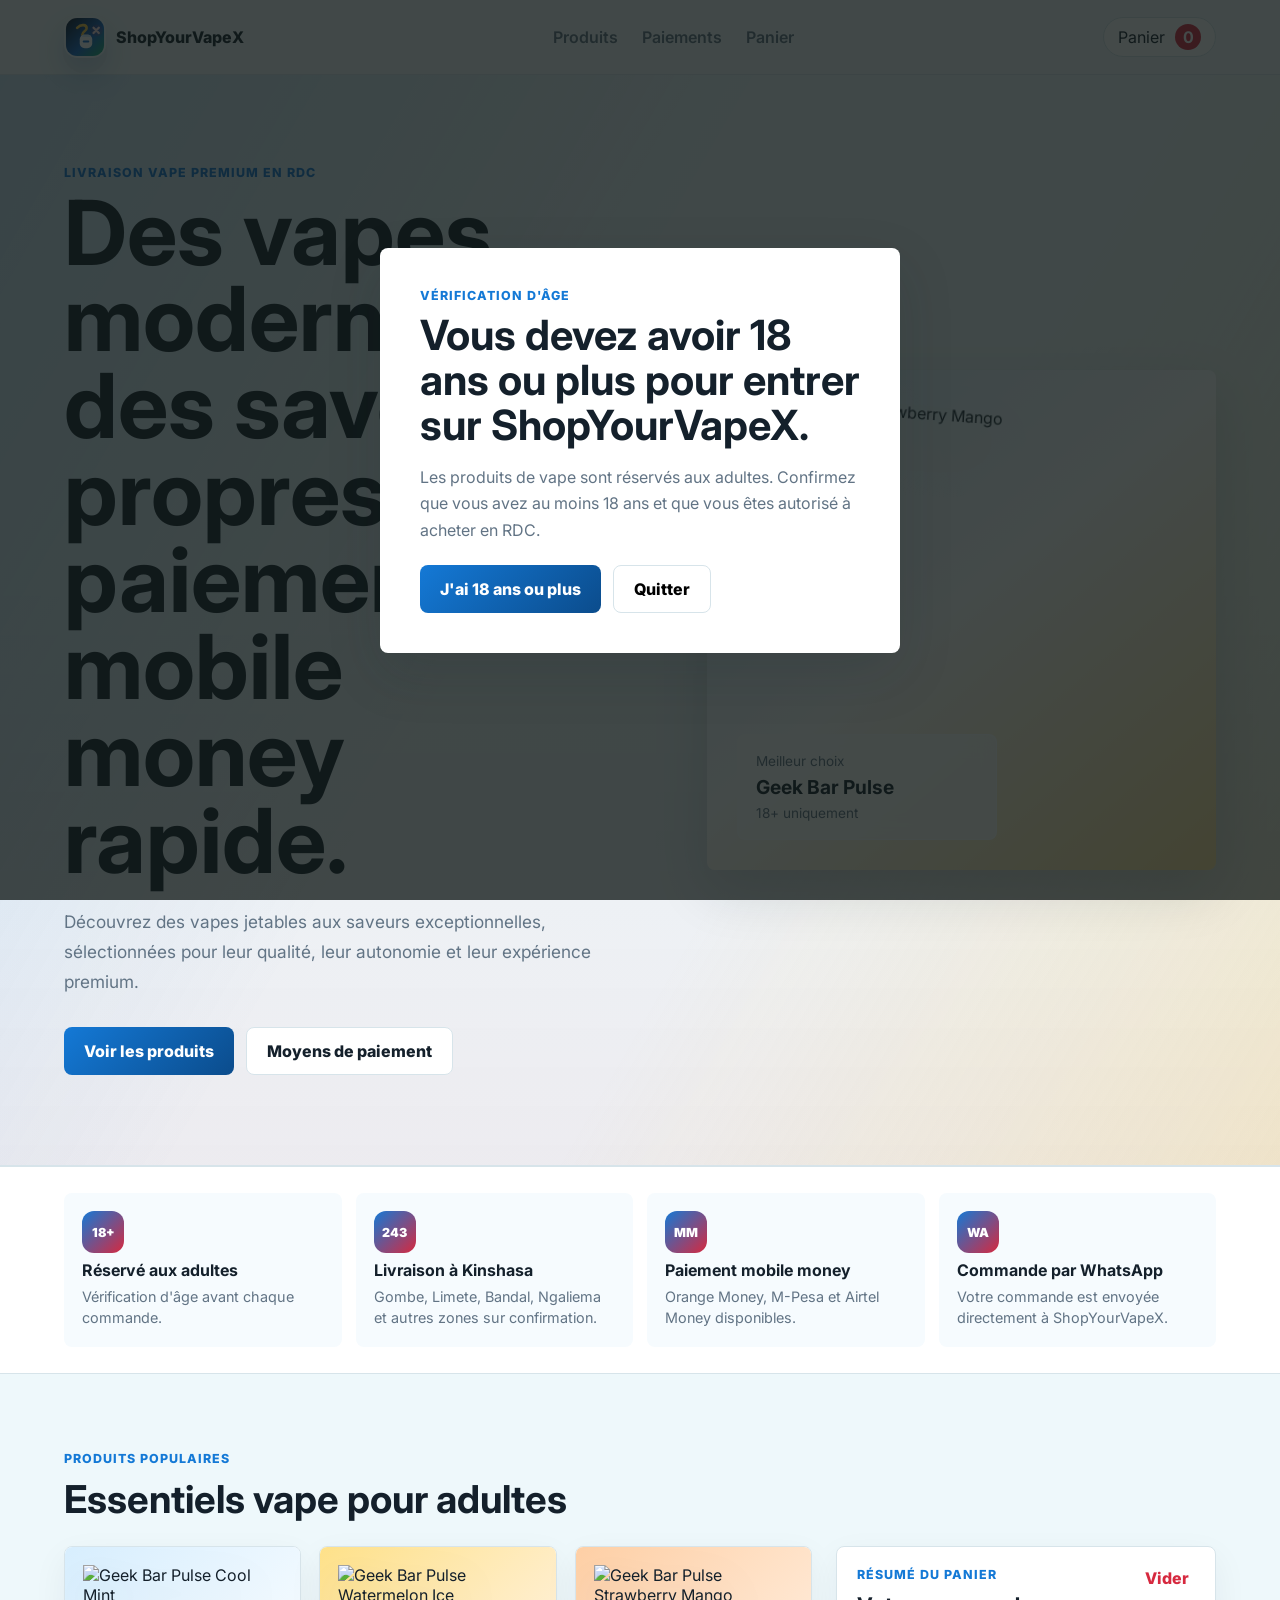
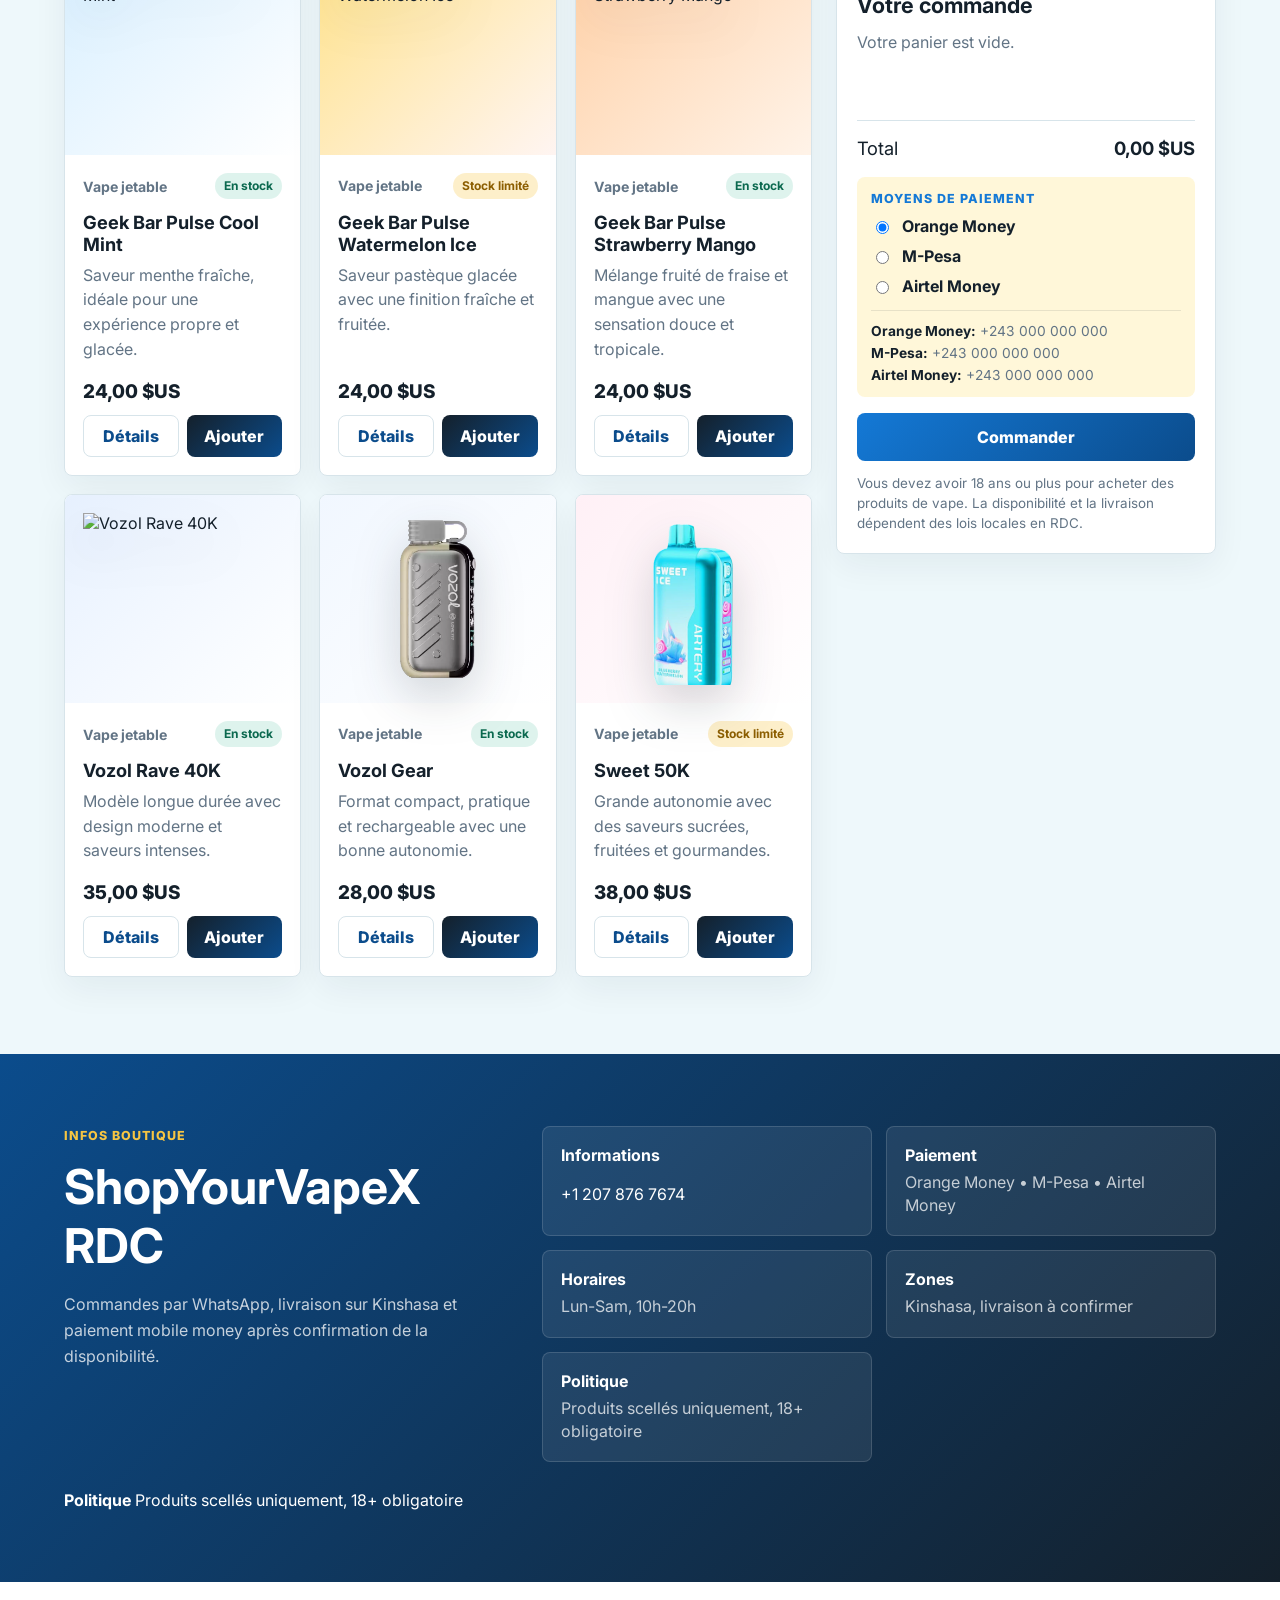
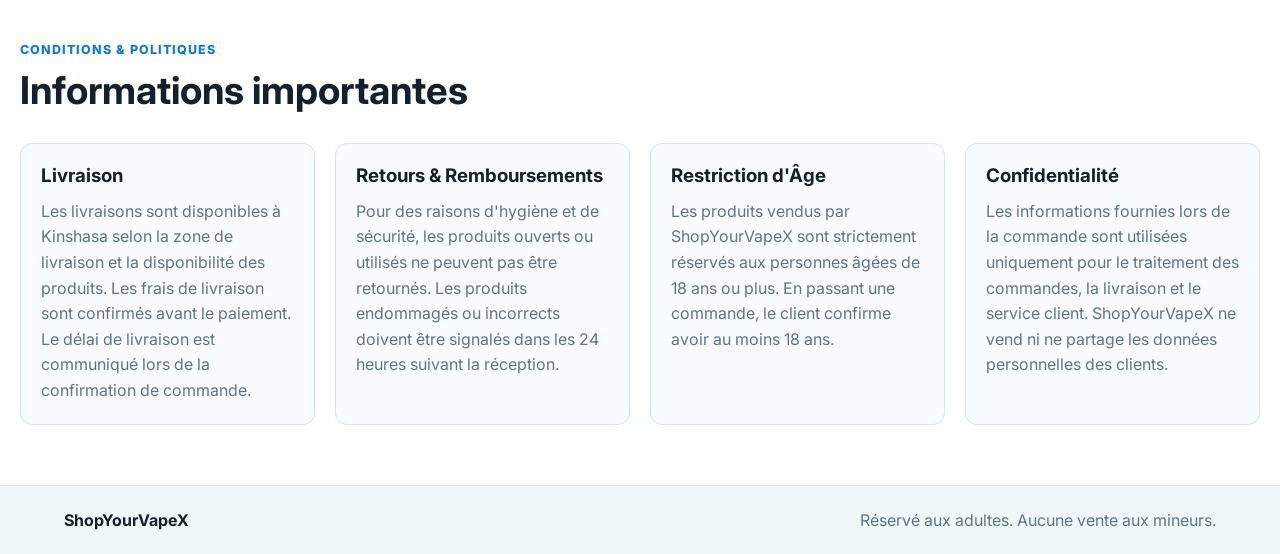
==== index.html @ be064c6b "Update ShopYourVapeX branding" ====
<!DOCTYPE html>
<html lang="fr">
  <head>
    <meta charset="UTF-8" />
    <meta name="viewport" content="width=device-width, initial-scale=1.0" />
    <title>ShopYourVapeX | Boutique vape en RDC</title>
    <link rel="preconnect" href="https://fonts.googleapis.com" />
    <link rel="preconnect" href="https://fonts.gstatic.com" crossorigin />
    <link
      href="https://fonts.googleapis.com/css2?family=Inter:wght@400;500;600;700;800&display=swap"
      rel="stylesheet"
    />
    <link rel="stylesheet" href="styles.css" />
  </head>
  <body>
    <div class="age-modal" id="ageModal" role="dialog" aria-modal="true" aria-labelledby="ageTitle">
      <div class="age-panel">
        <p class="eyebrow">Vérification d'âge</p>
        <h1 id="ageTitle">Vous devez avoir 18 ans ou plus pour entrer sur ShopYourVapeX.</h1>
        <p>
          Les produits de vape sont réservés aux adultes. Confirmez que vous avez au moins 18 ans et que vous êtes autorisé à acheter en RDC.
        </p>
        <div class="age-actions">
          <button class="btn primary" id="confirmAge">J'ai 18 ans ou plus</button>
          <button class="btn ghost" id="denyAge">Quitter</button>
        </div>
      </div>
    </div>

    <div class="checkout-modal hidden" id="checkoutModal" role="dialog" aria-modal="true" aria-labelledby="checkoutTitle">
      <form class="checkout-panel" id="checkoutForm">
        <div class="checkout-panel-head">
          <div>
            <p class="eyebrow">Commande</p>
            <h1 id="checkoutTitle">Livraison et paiement</h1>
          </div>
          <button class="icon-close" id="closeCheckout" type="button" aria-label="Fermer la commande">x</button>
        </div>

        <div class="form-grid">
          <label>
            Nom complet
            <input id="customerName" name="customerName" type="text" autocomplete="name" required />
          </label>
          <label>
            Numéro de téléphone
            <input id="customerPhone" name="customerPhone" type="tel" autocomplete="tel" placeholder="+243..." required />
          </label>
          <label>
            Ville
            <input id="customerCity" name="customerCity" type="text" placeholder="Kinshasa" required />
          </label>
          <label>
            Commune / quartier
            <input id="customerArea" name="customerArea" type="text" placeholder="Gombe, Limete, Bandal..." required />
          </label>
          <label class="wide-field">
            Adresse de livraison
            <textarea id="customerAddress" name="customerAddress" rows="3" placeholder="Avenue, immeuble, référence..." required></textarea>
          </label>
          <label>
            Numéro mobile money
            <input id="paymentPhone" name="paymentPhone" type="tel" placeholder="+243..." required />
          </label>
          <label>
            Confirmation d'âge
            <select id="ageConfirm" name="ageConfirm" required>
              <option value="">Choisir</option>
              <option value="Oui, je confirme avoir 18 ans ou plus">Oui, je confirme avoir 18 ans ou plus</option>
            </select>
          </label>
        </div>

        <div class="checkout-note">
          <strong>Comment payer :</strong>
          Envoyez d'abord votre commande sur WhatsApp. ShopYourVapeX confirmera la disponibilité, l'âge, la livraison et les détails Orange Money, M-Pesa ou Airtel Money.
        </div>

        <div class="checkout-actions">
          <button class="btn outline" id="copyOrderBtn" type="button">Copier la commande</button>
          <button class="btn primary" type="submit">Envoyer sur WhatsApp</button>
        </div>
      </form>
    </div>

    <div class="product-modal hidden" id="productModal" role="dialog" aria-modal="true" aria-labelledby="productModalTitle">
      <div class="product-panel">
        <button class="icon-close product-close" id="closeProduct" type="button" aria-label="Fermer le produit">x</button>
        <div class="product-modal-grid">
          <div class="product-modal-art" id="productModalArt"></div>
          <div class="product-modal-info">
            <p class="eyebrow" id="productModalCategory">Produit</p>
            <h1 id="productModalTitle">Produit ShopYourVapeX</h1>
            <p id="productModalDescription"></p>
            <dl class="product-specs" id="productSpecs"></dl>
            <div class="product-modal-footer">
              <strong id="productModalPrice">$0.00</strong>
              <button class="btn primary" id="modalAddBtn" type="button">Ajouter au panier</button>
            </div>
          </div>
        </div>
      </div>
    </div>

    <header class="site-header">
      <a class="brand" href="#" aria-label="Accueil ShopYourVapeX">
        <svg class="brand-mark" viewBox="0 0 64 64" aria-hidden="true" focusable="false">
          <defs>
            <linearGradient id="logoGradient" x1="8" y1="8" x2="56" y2="58" gradientUnits="userSpaceOnUse">
              <stop offset="0" stop-color="#071a35" />
              <stop offset="0.6" stop-color="#1468c9" />
              <stop offset="1" stop-color="#18a87d" />
            </linearGradient>
          </defs>
          <rect x="3" y="3" width="58" height="58" rx="17" fill="url(#logoGradient)" />
          <path d="M20 18c5.8-5.8 14.5-5.1 14.5.5 0 4.7-6.6 4.7-6.6 9.9" fill="none" stroke="#f6c542" stroke-width="4" stroke-linecap="round" />
          <path d="M24 35.5c0-4.2 3.4-7.5 7.5-7.5h4c4.2 0 7.5 3.4 7.5 7.5v6c0 4.2-3.4 7.5-7.5 7.5h-4c-4.2 0-7.5-3.4-7.5-7.5v-6Z" fill="#ffffff" />
          <path d="M29 30.5h10" stroke="#d9ecff" stroke-width="3" stroke-linecap="round" />
          <path d="M30 39h7" stroke="#1468c9" stroke-width="3" stroke-linecap="round" />
          <path d="M45 18l8 8M53 18l-8 8" stroke="#ffffff" stroke-width="3.5" stroke-linecap="round" />
          <circle cx="50" cy="22" r="9" fill="#d6293f" opacity="0.16" />
        </svg>
        <span>ShopYourVapeX</span>
      </a>
      <nav class="nav-links" aria-label="Navigation principale">
        <a href="#products">Produits</a>
        <a href="#payments">Paiements</a>
        <a href="#cart">Panier</a>
      </nav>
      <button class="cart-pill" type="button" id="cartJump">
        <span>Panier</span>
        <strong id="cartCount">0</strong>
      </button>
    </header>

    <main>
      <section class="hero">
        <div class="hero-copy">
          <p class="eyebrow">Livraison vape premium en RDC</p>
          <h2>Des vapes modernes, des saveurs propres et un paiement mobile money rapide.</h2>
          <p>
            <p>
  Découvrez des vapes jetables aux saveurs exceptionnelles, sélectionnées pour leur qualité,
  leur autonomie et leur expérience premium.
</p>
          </p>
          <div class="hero-actions">
            <a class="btn primary" href="#products">Voir les produits</a>
            <a class="btn outline" href="#payments">Moyens de paiement</a>
          </div>
        </div>
        <div class="hero-visual" aria-label="Produit vape mis en avant">
          <img
            class="hero-product hero-product-main"
            src="https://oss.geekbar.com/products/meloso-ultra/3/Strawberry%20Mango.png"
            alt="Geek Bar Pulse Strawberry Mango"
          />
          <div class="flavor-card">
            <span>Meilleur choix</span>
            <strong>Geek Bar Pulse</strong>
            <small>18+ uniquement</small>
          </div>
        </div>
      </section>

      <section class="trust-strip" aria-label="Pourquoi choisir ShopYourVapeX">
        <div class="trust-item">
          <span>18+</span>
          <strong>Réservé aux adultes</strong>
          <p>Vérification d'âge avant chaque commande.</p>
        </div>
        <div class="trust-item">
          <span>243</span>
          <strong>Livraison à Kinshasa</strong>
          <p>Gombe, Limete, Bandal, Ngaliema et autres zones sur confirmation.</p>
        </div>
        <div class="trust-item">
          <span>MM</span>
          <strong>Paiement mobile money</strong>
          <p>Orange Money, M-Pesa et Airtel Money disponibles.</p>
        </div>
        <div class="trust-item">
          <span>WA</span>
          <strong>Commande par WhatsApp</strong>
          <p>Votre commande est envoyée directement à ShopYourVapeX.</p>
        </div>
      </section>

      <section class="shop-layout" id="products">
        <div class="section-head">
          <p class="eyebrow">Produits populaires</p>
          <h2>Essentiels vape pour adultes</h2>
        </div>

        <div class="content-grid">
          <div class="products-grid" id="productsGrid" aria-live="polite"></div>

          <aside class="cart-summary" id="cart">
            <div class="cart-header">
              <div>
                <p class="eyebrow">Résumé du panier</p>
                <h2>Votre commande</h2>
              </div>
              <button class="text-button" id="clearCart" type="button">Vider</button>
            </div>
            <div class="cart-items" id="cartItems">
              <p class="empty-cart">Votre panier est vide.</p>
            </div>
            <div class="total-row">
              <span>Total</span>
              <strong id="cartTotal">$0.00</strong>
            </div>
            <div class="payment-box" id="payments">
              <p class="eyebrow">Moyens de paiement</p>
              <div class="payment-options">
                <label><input type="radio" name="payment" checked /> Orange Money</label>
                <label><input type="radio" name="payment" /> M-Pesa</label>
                <label><input type="radio" name="payment" /> Airtel Money</label>
              </div>
              <div class="payment-numbers">
                <p><strong>Orange Money:</strong> +243 000 000 000</p>
                <p><strong>M-Pesa:</strong> +243 000 000 000</p>
                <p><strong>Airtel Money:</strong> +243 000 000 000</p>
              </div>
            </div>
            <button class="btn checkout" id="checkoutBtn" type="button">Commander</button>
            <p class="disclaimer">
              Vous devez avoir 18 ans ou plus pour acheter des produits de vape. La disponibilité et la livraison dépendent des lois locales en RDC.
            </p>
          </aside>
        </div>
      </section>

      <section class="business-info" aria-label="Informations ShopYourVapeX">
        <div>
          <p class="eyebrow">Infos boutique</p>
          <h2>ShopYourVapeX RDC</h2>
          <p>
            Commandes par WhatsApp, livraison sur Kinshasa et paiement mobile money après confirmation de la disponibilité.
          </p>
        </div>
        <div class="business-grid">

  <div>
    <strong>Informations</strong>
    <a href="tel:+12078767674">+1 207 876 7674</a>
  </div>

  <div>
    <strong>Paiement</strong>
    <span>Orange Money • M-Pesa • Airtel Money</span>
  </div>

  <div>
    <strong>Horaires</strong>
    <span>Lun-Sam, 10h-20h</span>
  </div>

  <div>
    <strong>Zones</strong>
    <span>Kinshasa, livraison à confirmer</span>
  </div>

  <div>
    <strong>Politique</strong>
    <span>Produits scellés uniquement, 18+ obligatoire</span>
  </div>

</div>
          <div>
            <strong>Politique</strong>
            <span>Produits scellés uniquement, 18+ obligatoire</span>
          </div>
        </div>
      </section>
    </main>
<section class="policies-section">
  <div class="section-head">
    <p class="eyebrow">Conditions & Politiques</p>
    <h2>Informations importantes</h2>
  </div>

  <div class="policy-grid">

    <div class="policy-card">
      <h3>Livraison</h3>
      <p>
        Les livraisons sont disponibles à Kinshasa selon la zone de livraison et la disponibilité des produits.
        Les frais de livraison sont confirmés avant le paiement.
        Le délai de livraison est communiqué lors de la confirmation de commande.
      </p>
    </div>

    <div class="policy-card">
      <h3> Retours & Remboursements</h3>
      <p>
        Pour des raisons d'hygiène et de sécurité, les produits ouverts ou utilisés ne peuvent pas être retournés.
        Les produits endommagés ou incorrects doivent être signalés dans les 24 heures suivant la réception.
      </p>
    </div>

    <div class="policy-card">
      <h3> Restriction d'Âge</h3>
      <p>
        Les produits vendus par ShopYourVapeX sont strictement réservés aux personnes âgées de 18 ans ou plus.
        En passant une commande, le client confirme avoir au moins 18 ans.
      </p>
    </div>

    <div class="policy-card">
      <h3>Confidentialité</h3>
      <p>
        Les informations fournies lors de la commande sont utilisées uniquement pour le traitement des commandes,
        la livraison et le service client.
        ShopYourVapeX ne vend ni ne partage les données personnelles des clients.
      </p>
    </div>

  </div>
</section>
    <footer class="site-footer">
      <strong>ShopYourVapeX</strong>
      <span>Réservé aux adultes. Aucune vente aux mineurs.</span>
    </footer>

    <script src="script.js"></script>
  </body>
</html>
---- styles.css ----
:root {
  color-scheme: light;
  --ink: #14202b;
  --muted: #627485;
  --line: #d7e4ea;
  --paper: #eef8fb;
  --panel: #ffffff;
  --teal: #1479d6;
  --teal-dark: #0b4c8c;
  --gold: #f6c542;
  --coral: #d6293f;
  --mint: #18a87d;
  --shadow: 0 20px 55px rgba(20, 32, 43, 0.14);
}

* {
  box-sizing: border-box;
}

html {
  scroll-behavior: smooth;
}

body {
  margin: 0;
  font-family: Inter, system-ui, -apple-system, BlinkMacSystemFont, "Segoe UI", sans-serif;
  color: var(--ink);
  background: var(--paper);
  animation: pageIn 650ms ease both;
}

body.modal-open {
  overflow: hidden;
}

button,
a,
input,
textarea,
select {
  font: inherit;
}

a {
  color: inherit;
  text-decoration: none;
}

.site-header {
  position: sticky;
  top: 0;
  z-index: 20;
  display: flex;
  align-items: center;
  justify-content: space-between;
  gap: 18px;
  padding: 16px clamp(18px, 5vw, 72px);
  border-bottom: 1px solid rgba(215, 228, 234, 0.86);
  background: rgba(238, 248, 251, 0.88);
  backdrop-filter: blur(14px);
}

.brand {
  display: inline-flex;
  align-items: center;
  gap: 10px;
  font-weight: 800;
  letter-spacing: 0;
  transition: transform 180ms ease;
}

.brand:hover {
  transform: translateY(-1px);
}

.brand-mark {
  width: 42px;
  height: 42px;
  border-radius: 14px;
  box-shadow: 0 14px 30px rgba(11, 76, 140, 0.25);
}

.nav-links {
  display: flex;
  gap: 24px;
  color: var(--muted);
  font-weight: 600;
}

.nav-links a:hover {
  color: var(--teal-dark);
}

.cart-pill {
  display: inline-flex;
  align-items: center;
  gap: 10px;
  min-height: 40px;
  padding: 0 14px;
  border: 1px solid var(--line);
  border-radius: 999px;
  color: var(--ink);
  background: var(--panel);
  cursor: pointer;
  transition: border-color 180ms ease, box-shadow 180ms ease, transform 180ms ease;
}

.cart-pill:hover {
  border-color: rgba(20, 121, 214, 0.35);
  box-shadow: 0 12px 28px rgba(20, 32, 43, 0.1);
  transform: translateY(-1px);
}

.cart-pill strong {
  display: grid;
  min-width: 26px;
  height: 26px;
  place-items: center;
  border-radius: 999px;
  color: #fff;
  background: var(--coral);
}

.hero {
  display: grid;
  grid-template-columns: minmax(0, 1fr) minmax(320px, 0.9fr);
  gap: clamp(32px, 6vw, 80px);
  align-items: center;
  min-height: calc(100vh - 74px);
  padding: clamp(44px, 7vw, 90px) clamp(18px, 5vw, 72px);
  border-bottom: 1px solid var(--line);
  background:
    linear-gradient(120deg, rgba(20, 121, 214, 0.16), transparent 42%),
    linear-gradient(300deg, rgba(246, 197, 66, 0.22), transparent 38%),
    linear-gradient(0deg, rgba(214, 41, 63, 0.06), transparent 54%),
    var(--paper);
}

.hero-copy {
  max-width: 780px;
  animation: riseIn 700ms ease 120ms both;
}

.eyebrow {
  margin: 0 0 10px;
  color: var(--teal);
  font-size: 0.78rem;
  font-weight: 800;
  letter-spacing: 0.08em;
  text-transform: uppercase;
}

.hero h2,
.section-head h2,
.cart-summary h2 {
  margin: 0;
  letter-spacing: 0;
}

.hero h2 {
  max-width: 820px;
  font-size: clamp(2.25rem, 7vw, 5.7rem);
  line-height: 0.97;
}

.hero-copy > p:not(.eyebrow) {
  max-width: 630px;
  margin: 22px 0 0;
  color: var(--muted);
  font-size: 1.08rem;
  line-height: 1.75;
}

.hero-actions {
  display: flex;
  flex-wrap: wrap;
  gap: 12px;
  margin-top: 30px;
}

.btn {
  display: inline-flex;
  align-items: center;
  justify-content: center;
  min-height: 48px;
  padding: 0 20px;
  border: 0;
  border-radius: 8px;
  font-weight: 800;
  cursor: pointer;
  transition: background 180ms ease, border-color 180ms ease, box-shadow 180ms ease, transform 180ms ease;
}

.btn:hover {
  box-shadow: 0 14px 26px rgba(20, 32, 43, 0.12);
  transform: translateY(-2px);
}

.btn:active {
  transform: translateY(0);
}

.btn.primary,
.btn.checkout {
  color: #fff;
  background: linear-gradient(135deg, var(--teal), var(--teal-dark));
}

.btn.primary:hover,
.btn.checkout:hover {
  background: linear-gradient(135deg, #1787e8, #06427c);
}

.btn.outline,
.btn.ghost {
  border: 1px solid var(--line);
  background: #fff;
}

.hero-visual {
  position: relative;
  min-height: 500px;
  border-radius: 8px;
  overflow: hidden;
  background:
    radial-gradient(circle at 24% 25%, rgba(255, 255, 255, 0.9), transparent 25%),
    linear-gradient(140deg, #d7efff, #ffffff 48%, #ffe399);
  box-shadow: var(--shadow);
  animation: riseIn 760ms ease 240ms both;
}

.hero-product {
  position: absolute;
  display: block;
  object-fit: contain;
  filter: drop-shadow(0 24px 34px rgba(20, 32, 43, 0.22));
  animation: floatProduct 5.5s ease-in-out infinite;
}

.hero-product-main {
  width: min(460px, 90%);
  right: 50%;
  top: 36px;
  transform: translateX(50%) rotate(4deg);
}

.flavor-card {
  position: absolute;
  left: 30px;
  bottom: 30px;
  width: min(260px, calc(100% - 60px));
  padding: 18px;
  border: 1px solid rgba(255, 255, 255, 0.78);
  border-radius: 8px;
  background: rgba(255, 255, 255, 0.82);
  backdrop-filter: blur(10px);
  animation: riseIn 680ms ease 520ms both;
}

.flavor-card span,
.flavor-card small {
  display: block;
  color: var(--muted);
  font-size: 0.85rem;
}

.flavor-card strong {
  display: block;
  margin: 6px 0;
  font-size: 1.2rem;
}

.shop-layout {
  padding: clamp(42px, 6vw, 80px) clamp(18px, 5vw, 72px);
}

.section-head {
  margin-bottom: 24px;
}

.section-head h2 {
  font-size: clamp(1.8rem, 3vw, 3rem);
}

.content-grid {
  display: grid;
  grid-template-columns: minmax(0, 1fr) minmax(300px, 380px);
  gap: 24px;
  align-items: start;
}

.products-grid {
  display: grid;
  grid-template-columns: repeat(3, minmax(0, 1fr));
  gap: 18px;
}

.product-card,
.cart-summary {
  border: 1px solid var(--line);
  border-radius: 8px;
  background: var(--panel);
  box-shadow: 0 12px 35px rgba(20, 32, 43, 0.06);
}

.product-card {
  display: flex;
  min-height: 390px;
  flex-direction: column;
  overflow: hidden;
  animation: riseIn 620ms ease both;
  transition: border-color 180ms ease, box-shadow 180ms ease, transform 180ms ease;
}

.product-card:nth-child(2) {
  animation-delay: 70ms;
}

.product-card:nth-child(3) {
  animation-delay: 140ms;
}

.product-card:nth-child(4) {
  animation-delay: 210ms;
}

.product-card:nth-child(5) {
  animation-delay: 280ms;
}

.product-card:nth-child(6) {
  animation-delay: 350ms;
}

.product-card:hover {
  border-color: rgba(20, 121, 214, 0.3);
  box-shadow: 0 20px 45px rgba(20, 32, 43, 0.12);
  transform: translateY(-5px);
}

.product-art {
  position: relative;
  display: grid;
  min-height: 190px;
  place-items: center;
  padding: 18px;
  background: linear-gradient(135deg, var(--card-a), var(--card-b));
}

.product-art img {
  display: block;
  width: 100%;
  height: 172px;
  object-fit: contain;
  filter: drop-shadow(0 18px 24px rgba(20, 32, 43, 0.18));
  transition: transform 220ms ease;
}

.product-card:hover .product-art img {
  transform: scale(1.05) rotate(-1deg);
}

.product-info {
  display: flex;
  flex: 1;
  flex-direction: column;
  padding: 18px;
}

.product-meta {
  display: flex;
  align-items: center;
  justify-content: space-between;
  gap: 10px;
  color: var(--muted);
  font-size: 0.88rem;
  font-weight: 700;
}

.stock-badge {
  display: inline-flex;
  align-items: center;
  min-height: 26px;
  padding: 0 9px;
  border-radius: 999px;
  font-size: 0.75rem;
  white-space: nowrap;
}

.stock-badge.in-stock {
  color: #0b694f;
  background: rgba(24, 168, 125, 0.14);
}

.stock-badge.low-stock {
  color: #8c5e00;
  background: rgba(246, 197, 66, 0.28);
}

.product-info h3 {
  margin: 12px 0 8px;
  font-size: 1.14rem;
}

.product-info p {
  margin: 0;
  color: var(--muted);
  line-height: 1.55;
}

.product-footer {
  display: grid;
  grid-template-columns: 1fr;
  gap: 12px;
  margin-top: auto;
  padding-top: 18px;
}

.product-actions {
  display: grid;
  grid-template-columns: minmax(0, 1fr) minmax(0, 1fr);
  align-items: center;
  gap: 8px;
}

.detail-btn {
  min-height: 42px;
  min-width: 0;
  padding: 0 10px;
  border: 1px solid var(--line);
  border-radius: 8px;
  color: var(--teal-dark);
  background: #fff;
  font-weight: 800;
  cursor: pointer;
}

.product-price {
  font-size: 1.18rem;
  font-weight: 800;
}

.add-btn {
  min-height: 42px;
  min-width: 0;
  padding: 0 10px;
  color: #fff;
  background: linear-gradient(135deg, var(--ink), #0b4c8c);
}

.cart-summary {
  position: sticky;
  top: 96px;
  padding: 20px;
  animation: riseIn 680ms ease 260ms both;
}

.cart-header {
  display: flex;
  align-items: flex-start;
  justify-content: space-between;
  gap: 12px;
  margin-bottom: 14px;
}

.cart-summary h2 {
  font-size: 1.35rem;
}

.text-button {
  border: 0;
  color: var(--coral);
  background: transparent;
  font-weight: 800;
  cursor: pointer;
}

.cart-items {
  display: grid;
  gap: 10px;
  min-height: 70px;
}

.empty-cart {
  margin: 0;
  color: var(--muted);
}

.cart-line {
  display: grid;
  grid-template-columns: minmax(0, 1fr) auto auto;
  align-items: center;
  gap: 12px;
  padding: 12px;
  border-radius: 8px;
  background: #edf7ff;
}

.qty-controls {
  display: inline-grid;
  grid-template-columns: 32px 32px 32px;
  align-items: center;
  overflow: hidden;
  border: 1px solid var(--line);
  border-radius: 8px;
  background: #fff;
}

.qty-controls button {
  display: grid;
  height: 32px;
  place-items: center;
  border: 0;
  color: var(--teal-dark);
  background: #fff;
  font-weight: 900;
  cursor: pointer;
}

.qty-controls span {
  display: grid;
  height: 32px;
  place-items: center;
  color: var(--ink);
  border-inline: 1px solid var(--line);
  font-weight: 800;
}

.cart-line strong {
  font-size: 0.95rem;
}

.cart-line span {
  color: var(--muted);
  font-size: 0.9rem;
}

.total-row {
  display: flex;
  justify-content: space-between;
  margin: 18px 0;
  padding-top: 16px;
  border-top: 1px solid var(--line);
  font-size: 1.15rem;
}

.payment-box {
  padding: 14px;
  border-radius: 8px;
  background: #fff7d9;
}

.payment-options {
  display: grid;
  gap: 10px;
}

.payment-options label {
  display: flex;
  align-items: center;
  gap: 10px;
  font-weight: 700;
}

.payment-numbers {
  display: grid;
  gap: 6px;
  margin-top: 14px;
  padding-top: 12px;
  border-top: 1px solid rgba(20, 32, 43, 0.1);
}

.payment-numbers p {
  margin: 0;
  color: var(--muted);
  font-size: 0.86rem;
}

.payment-numbers strong {
  color: var(--ink);
}

.checkout {
  width: 100%;
  margin: 16px 0 12px;
}

.disclaimer {
  margin: 0;
  color: var(--muted);
  font-size: 0.84rem;
  line-height: 1.5;
}

.site-footer {
  display: flex;
  flex-wrap: wrap;
  justify-content: space-between;
  gap: 12px;
  padding: 24px clamp(18px, 5vw, 72px);
  color: var(--muted);
  border-top: 1px solid var(--line);
}

.site-footer strong {
  color: var(--ink);
}

.trust-strip {
  display: grid;
  grid-template-columns: repeat(4, minmax(0, 1fr));
  gap: 14px;
  padding: 26px clamp(18px, 5vw, 72px);
  background: #ffffff;
  border-block: 1px solid var(--line);
}

.trust-item {
  display: grid;
  gap: 7px;
  padding: 18px;
  border-radius: 8px;
  background: #f6fbfe;
}

.trust-item span {
  display: grid;
  width: 42px;
  height: 42px;
  place-items: center;
  border-radius: 12px;
  color: #fff;
  background: linear-gradient(135deg, var(--teal), var(--coral));
  font-size: 0.78rem;
  font-weight: 900;
}

.trust-item strong {
  font-size: 1rem;
}

.trust-item p {
  margin: 0;
  color: var(--muted);
  font-size: 0.9rem;
  line-height: 1.45;
}

.business-info {
  display: grid;
  grid-template-columns: minmax(260px, 0.8fr) minmax(0, 1.2fr);
  gap: 28px;
  padding: clamp(42px, 6vw, 72px) clamp(18px, 5vw, 72px);
  color: #fff;
  background: linear-gradient(135deg, #0b4c8c, #14202b);
}

.business-info .eyebrow {
  color: var(--gold);
}

.business-info h2 {
  margin: 0;
  font-size: clamp(1.8rem, 4vw, 3rem);
}

.business-info p {
  color: rgba(255, 255, 255, 0.76);
  line-height: 1.65;
}

.business-grid {
  display: grid;
  grid-template-columns: repeat(2, minmax(0, 1fr));
  gap: 14px;
}

.business-grid div {
  display: grid;
  gap: 6px;
  padding: 18px;
  border: 1px solid rgba(255, 255, 255, 0.14);
  border-radius: 8px;
  background: rgba(255, 255, 255, 0.08);
}

.business-grid span {
  color: rgba(255, 255, 255, 0.74);
  line-height: 1.45;
}

.age-modal,
.checkout-modal,
.product-modal {
  position: fixed;
  inset: 0;
  z-index: 100;
  display: grid;
  place-items: center;
  padding: 20px;
  background: rgba(16, 24, 23, 0.78);
}

.age-modal.hidden,
.checkout-modal.hidden,
.product-modal.hidden {
  display: none;
}

.age-panel,
.checkout-panel,
.product-panel {
  width: min(520px, 100%);
  padding: clamp(24px, 5vw, 40px);
  border-radius: 8px;
  background: #fff;
  box-shadow: var(--shadow);
  animation: modalIn 260ms ease both;
}

.checkout-panel {
  width: min(760px, 100%);
  max-height: min(88vh, 820px);
  overflow: auto;
}

.product-panel {
  position: relative;
  width: min(920px, 100%);
  padding: 20px;
}

.product-close {
  position: absolute;
  top: 16px;
  right: 16px;
  z-index: 2;
}

.product-modal-grid {
  display: grid;
  grid-template-columns: minmax(260px, 0.9fr) minmax(0, 1.1fr);
  gap: 26px;
  align-items: center;
}

.product-modal-art {
  display: grid;
  min-height: 420px;
  place-items: center;
  padding: 26px;
  border-radius: 8px;
  background: linear-gradient(135deg, var(--card-a), var(--card-b));
}

.product-modal-art img {
  display: block;
  width: 100%;
  max-height: 360px;
  object-fit: contain;
  filter: drop-shadow(0 24px 34px rgba(20, 32, 43, 0.2));
}

.product-modal-info {
  padding: 24px 18px 24px 0;
}

.product-modal-info h1 {
  margin: 0;
  font-size: clamp(1.7rem, 4vw, 2.8rem);
  line-height: 1.05;
}

.product-modal-info p:not(.eyebrow) {
  color: var(--muted);
  line-height: 1.65;
}

.product-specs {
  display: grid;
  gap: 10px;
  margin: 20px 0;
}

.product-specs div {
  display: flex;
  justify-content: space-between;
  gap: 16px;
  padding: 12px;
  border-radius: 8px;
  background: #edf7ff;
}

.product-specs dt {
  color: var(--muted);
  font-weight: 700;
}

.product-specs dd {
  margin: 0;
  text-align: right;
  font-weight: 800;
}

.product-modal-footer {
  display: flex;
  flex-wrap: wrap;
  align-items: center;
  justify-content: space-between;
  gap: 14px;
  padding-top: 12px;
}

.product-modal-footer strong {
  font-size: 1.45rem;
}

.checkout-panel-head {
  display: flex;
  align-items: flex-start;
  justify-content: space-between;
  gap: 18px;
  margin-bottom: 22px;
}

.age-panel h1 {
  margin: 0;
  font-size: clamp(1.7rem, 5vw, 2.6rem);
  line-height: 1.08;
  letter-spacing: 0;
}

.checkout-panel h1 {
  margin: 0;
  font-size: clamp(1.45rem, 4vw, 2rem);
  line-height: 1.15;
  letter-spacing: 0;
}

.age-panel p:not(.eyebrow) {
  color: var(--muted);
  line-height: 1.65;
}

.age-actions {
  display: flex;
  flex-wrap: wrap;
  gap: 12px;
  margin-top: 22px;
}

.icon-close {
  display: grid;
  flex: 0 0 auto;
  width: 38px;
  height: 38px;
  place-items: center;
  border: 1px solid var(--line);
  border-radius: 8px;
  color: var(--ink);
  background: #fff;
  font-weight: 800;
  cursor: pointer;
}

.form-grid {
  display: grid;
  grid-template-columns: repeat(2, minmax(0, 1fr));
  gap: 14px;
}

.form-grid label {
  display: grid;
  gap: 7px;
  color: var(--ink);
  font-size: 0.92rem;
  font-weight: 800;
}

.form-grid input,
.form-grid textarea,
.form-grid select {
  width: 100%;
  border: 1px solid var(--line);
  border-radius: 8px;
  padding: 12px 13px;
  color: var(--ink);
  background: #f8fbfa;
  outline: none;
}

.form-grid input:focus,
.form-grid textarea:focus,
.form-grid select:focus {
  border-color: var(--teal);
  box-shadow: 0 0 0 3px rgba(20, 121, 214, 0.14);
}

.form-grid textarea {
  resize: vertical;
}

.wide-field {
  grid-column: 1 / -1;
}

.checkout-note {
  margin-top: 16px;
  padding: 14px;
  border-radius: 8px;
  color: var(--muted);
  background: #fff7d9;
  line-height: 1.5;
}

.checkout-note strong {
  color: var(--ink);
}

.checkout-actions {
  position: sticky;
  bottom: 0;
  display: flex;
  flex-wrap: wrap;
  justify-content: flex-end;
  gap: 12px;
  margin-top: 18px;
  padding-top: 14px;
  background: linear-gradient(180deg, rgba(255, 255, 255, 0), #fff 24%);
}

@media (max-width: 1050px) {
  .hero,
  .content-grid {
    grid-template-columns: 1fr;
  }

  .hero {
    min-height: auto;
  }

  .hero-visual {
    min-height: 420px;
  }

  .cart-summary {
    position: static;
  }

  .trust-strip,
  .business-info,
  .product-modal-grid {
    grid-template-columns: 1fr;
  }

  .product-modal-info {
    padding: 0;
  }

  .product-modal-art {
    min-height: 320px;
  }
}

@media (max-width: 760px) {
  .site-header {
    align-items: flex-start;
  }

  .nav-links {
    display: none;
  }

  .products-grid {
    grid-template-columns: 1fr;
  }

  .trust-strip,
  .business-grid {
    grid-template-columns: 1fr;
  }

  .cart-line {
    grid-template-columns: 1fr;
  }

  .qty-controls {
    width: max-content;
  }

  .form-grid {
    grid-template-columns: 1fr;
  }

  .hero h2 {
    font-size: clamp(2.15rem, 12vw, 3.8rem);
  }

  .hero-visual {
    min-height: 360px;
  }

  .hero-product-main {
    right: 50%;
    top: 42px;
    width: min(360px, 98%);
  }
}

@keyframes pageIn {
  from {
    opacity: 0;
  }
  to {
    opacity: 1;
  }
}

@keyframes riseIn {
  from {
    opacity: 0;
    transform: translateY(18px);
  }
  to {
    opacity: 1;
    transform: translateY(0);
  }
}

@keyframes modalIn {
  from {
    opacity: 0;
    transform: translateY(12px) scale(0.98);
  }
  to {
    opacity: 1;
    transform: translateY(0) scale(1);
  }
}

@keyframes floatProduct {
  0%,
  100% {
    transform: translateX(50%) translateY(0) rotate(4deg);
  }
  50% {
    transform: translateX(50%) translateY(-12px) rotate(2deg);
  }
}

@media (prefers-reduced-motion: reduce) {
  *,
  *::before,
  *::after {
    animation-duration: 1ms !important;
    animation-iteration-count: 1 !important;
    scroll-behavior: auto !important;
    transition-duration: 1ms !important;
  }
}

@media (min-width: 761px) and (max-width: 1180px) {
  .products-grid {
    grid-template-columns: repeat(2, minmax(0, 1fr));
  }
}
.policies-section {
  padding: 60px 20px;
  background: #ffffff;
}

.policy-grid {
  display: grid;
  grid-template-columns: repeat(auto-fit, minmax(260px, 1fr));
  gap: 20px;
  margin-top: 30px;
}

.policy-card {
  background: #f8fbff;
  border: 1px solid #d7e4ea;
  border-radius: 12px;
  padding: 20px;
}

.policy-card h3 {
  margin-top: 0;
  margin-bottom: 12px;
}

.policy-card p {
  margin: 0;
  color: #627485;
  line-height: 1.6;
}
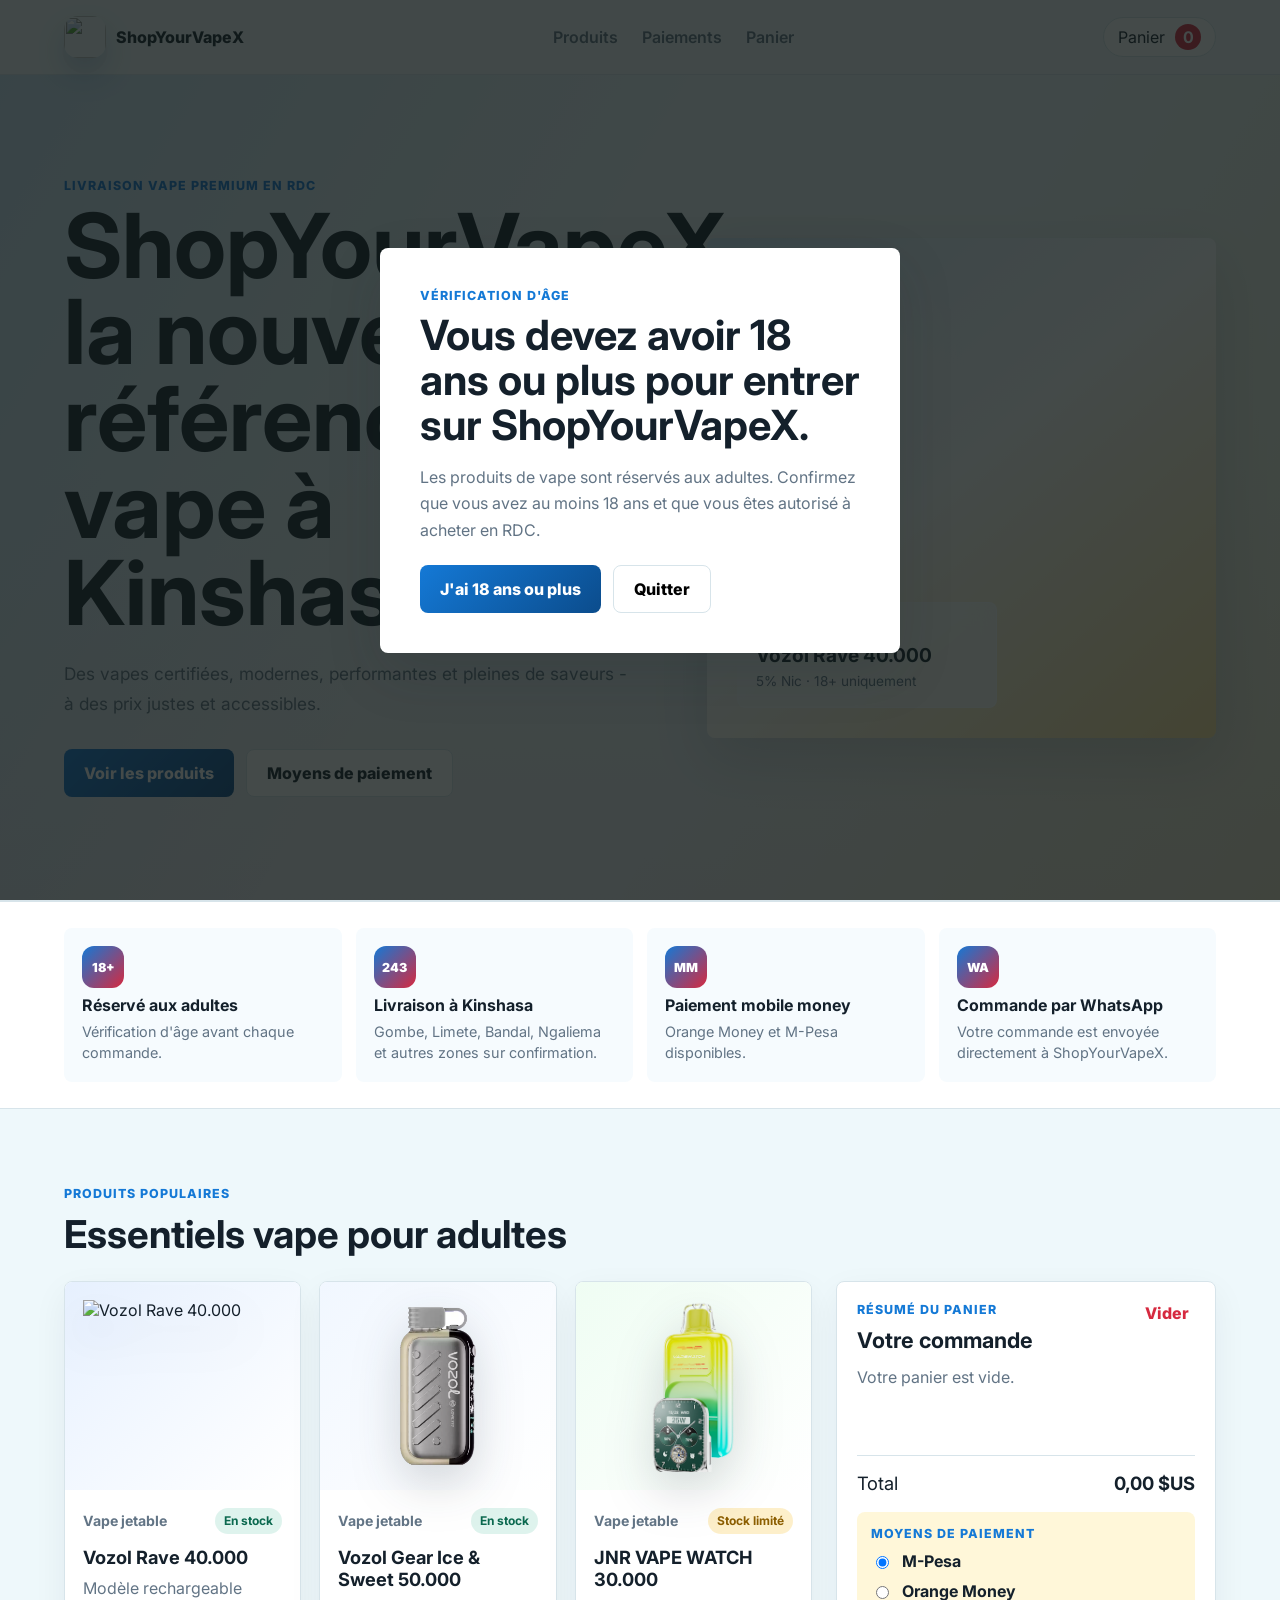
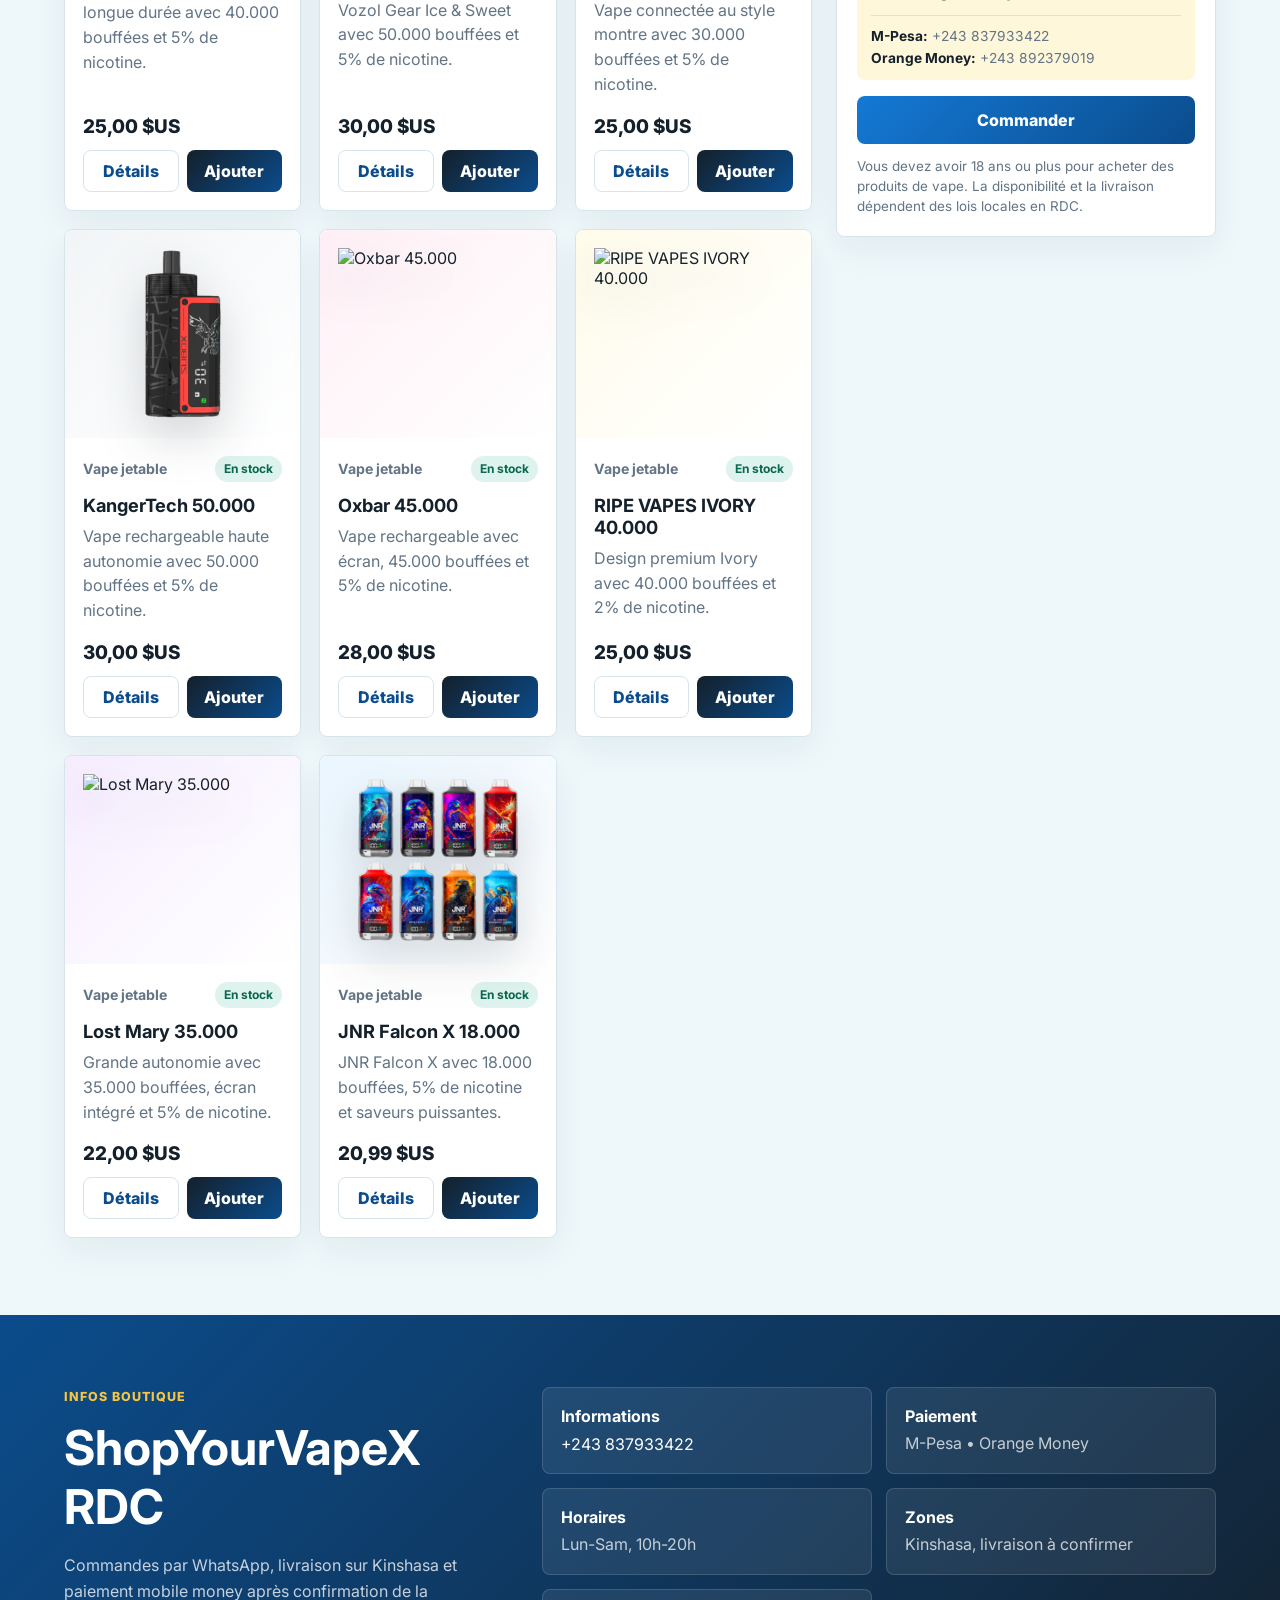
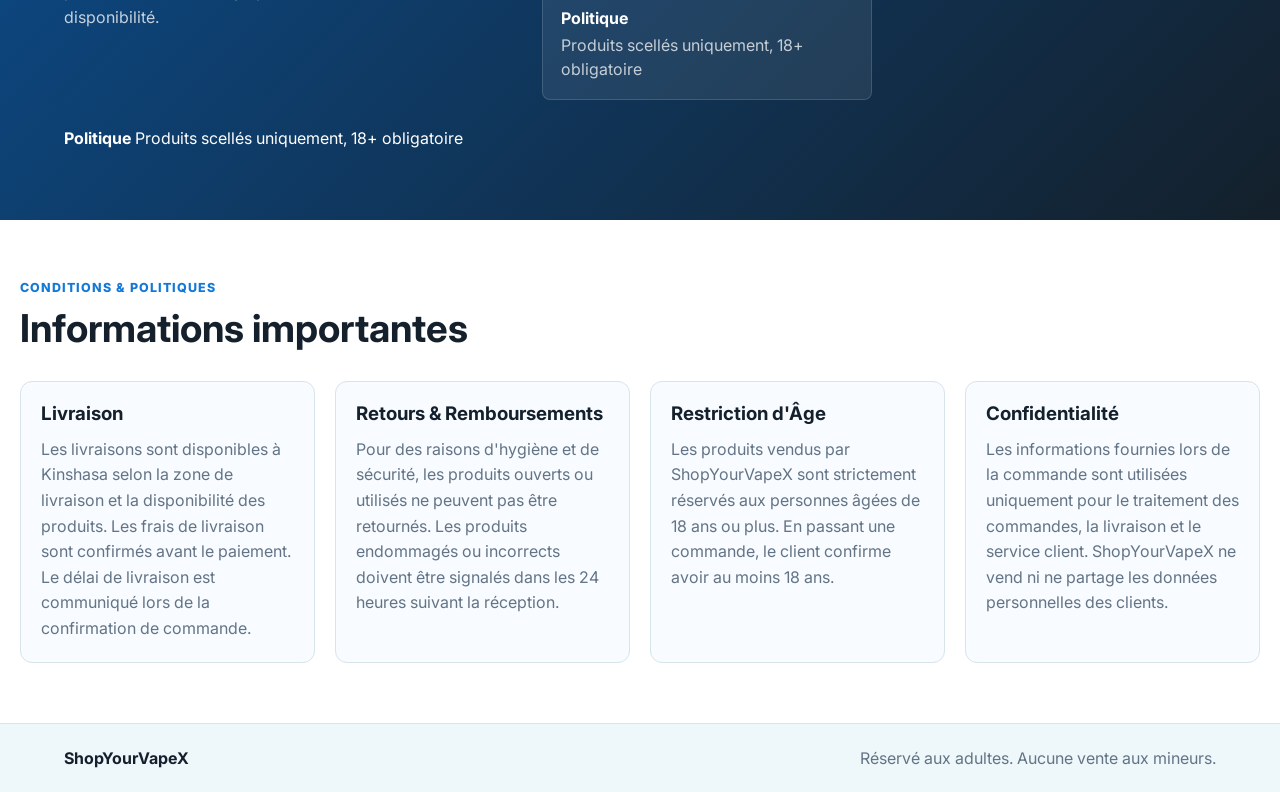
==== commit 3631c971: "Refresh vape catalog lineup" ====
--- a/index.html
+++ b/index.html
@@ -73,7 +73,7 @@
 
         <div class="checkout-note">
           <strong>Comment payer :</strong>
-          Envoyez d'abord votre commande sur WhatsApp. ShopYourVapeX confirmera la disponibilité, l'âge, la livraison et les détails Orange Money, M-Pesa ou Airtel Money.
+          Envoyez d'abord votre commande sur WhatsApp. ShopYourVapeX confirmera la disponibilité, l'âge, la livraison et les détails Orange Money ou M-Pesa.
         </div>
 
         <div class="checkout-actions">
@@ -104,22 +104,7 @@
 
     <header class="site-header">
       <a class="brand" href="#" aria-label="Accueil ShopYourVapeX">
-        <svg class="brand-mark" viewBox="0 0 64 64" aria-hidden="true" focusable="false">
-          <defs>
-            <linearGradient id="logoGradient" x1="8" y1="8" x2="56" y2="58" gradientUnits="userSpaceOnUse">
-              <stop offset="0" stop-color="#071a35" />
-              <stop offset="0.6" stop-color="#1468c9" />
-              <stop offset="1" stop-color="#18a87d" />
-            </linearGradient>
-          </defs>
-          <rect x="3" y="3" width="58" height="58" rx="17" fill="url(#logoGradient)" />
-          <path d="M20 18c5.8-5.8 14.5-5.1 14.5.5 0 4.7-6.6 4.7-6.6 9.9" fill="none" stroke="#f6c542" stroke-width="4" stroke-linecap="round" />
-          <path d="M24 35.5c0-4.2 3.4-7.5 7.5-7.5h4c4.2 0 7.5 3.4 7.5 7.5v6c0 4.2-3.4 7.5-7.5 7.5h-4c-4.2 0-7.5-3.4-7.5-7.5v-6Z" fill="#ffffff" />
-          <path d="M29 30.5h10" stroke="#d9ecff" stroke-width="3" stroke-linecap="round" />
-          <path d="M30 39h7" stroke="#1468c9" stroke-width="3" stroke-linecap="round" />
-          <path d="M45 18l8 8M53 18l-8 8" stroke="#ffffff" stroke-width="3.5" stroke-linecap="round" />
-          <circle cx="50" cy="22" r="9" fill="#d6293f" opacity="0.16" />
-        </svg>
+        <img class="brand-mark" src="assets/shop-your-vapex-logo.png" alt="" />
         <span>ShopYourVapeX</span>
       </a>
       <nav class="nav-links" aria-label="Navigation principale">
@@ -137,12 +122,9 @@
       <section class="hero">
         <div class="hero-copy">
           <p class="eyebrow">Livraison vape premium en RDC</p>
-          <h2>Des vapes modernes, des saveurs propres et un paiement mobile money rapide.</h2>
+          <h2>ShopYourVapeX, la nouvelle référence vape à Kinshasa.</h2>
           <p>
-            <p>
-  Découvrez des vapes jetables aux saveurs exceptionnelles, sélectionnées pour leur qualité,
-  leur autonomie et leur expérience premium.
-</p>
+            Des vapes certifiées, modernes, performantes et pleines de saveurs - à des prix justes et accessibles.
           </p>
           <div class="hero-actions">
             <a class="btn primary" href="#products">Voir les produits</a>
@@ -152,13 +134,13 @@
         <div class="hero-visual" aria-label="Produit vape mis en avant">
           <img
             class="hero-product hero-product-main"
-            src="https://oss.geekbar.com/products/meloso-ultra/3/Strawberry%20Mango.png"
-            alt="Geek Bar Pulse Strawberry Mango"
+            src="https://media.vaping360.com/images/vozol-rave-40000-efcdbd2e.webp?imageType=Standard&MaxWidth=500&MaxHeight=500"
+            alt="Vozol Rave 40.000"
           />
           <div class="flavor-card">
-            <span>Meilleur choix</span>
-            <strong>Geek Bar Pulse</strong>
-            <small>18+ uniquement</small>
+            <span>Disponible</span>
+            <strong>Vozol Rave 40.000</strong>
+            <small>5% Nic · 18+ uniquement</small>
           </div>
         </div>
       </section>
@@ -177,7 +159,7 @@
         <div class="trust-item">
           <span>MM</span>
           <strong>Paiement mobile money</strong>
-          <p>Orange Money, M-Pesa et Airtel Money disponibles.</p>
+          <p>Orange Money et M-Pesa disponibles.</p>
         </div>
         <div class="trust-item">
           <span>WA</span>
@@ -213,14 +195,12 @@
             <div class="payment-box" id="payments">
               <p class="eyebrow">Moyens de paiement</p>
               <div class="payment-options">
-                <label><input type="radio" name="payment" checked /> Orange Money</label>
-                <label><input type="radio" name="payment" /> M-Pesa</label>
-                <label><input type="radio" name="payment" /> Airtel Money</label>
+                <label><input type="radio" name="payment" checked /> M-Pesa</label>
+                <label><input type="radio" name="payment" /> Orange Money</label>
               </div>
               <div class="payment-numbers">
-                <p><strong>Orange Money:</strong> +243 000 000 000</p>
-                <p><strong>M-Pesa:</strong> +243 000 000 000</p>
-                <p><strong>Airtel Money:</strong> +243 000 000 000</p>
+                <p><strong>M-Pesa:</strong> +243 837933422</p>
+                <p><strong>Orange Money:</strong> +243 892379019</p>
               </div>
             </div>
             <button class="btn checkout" id="checkoutBtn" type="button">Commander</button>
@@ -243,12 +223,12 @@
 
   <div>
     <strong>Informations</strong>
-    <a href="tel:+12078767674">+1 207 876 7674</a>
+    <a href="tel:+243837933422">+243 837933422</a>
   </div>
 
   <div>
     <strong>Paiement</strong>
-    <span>Orange Money • M-Pesa • Airtel Money</span>
+    <span>M-Pesa • Orange Money</span>
   </div>
 
   <div>
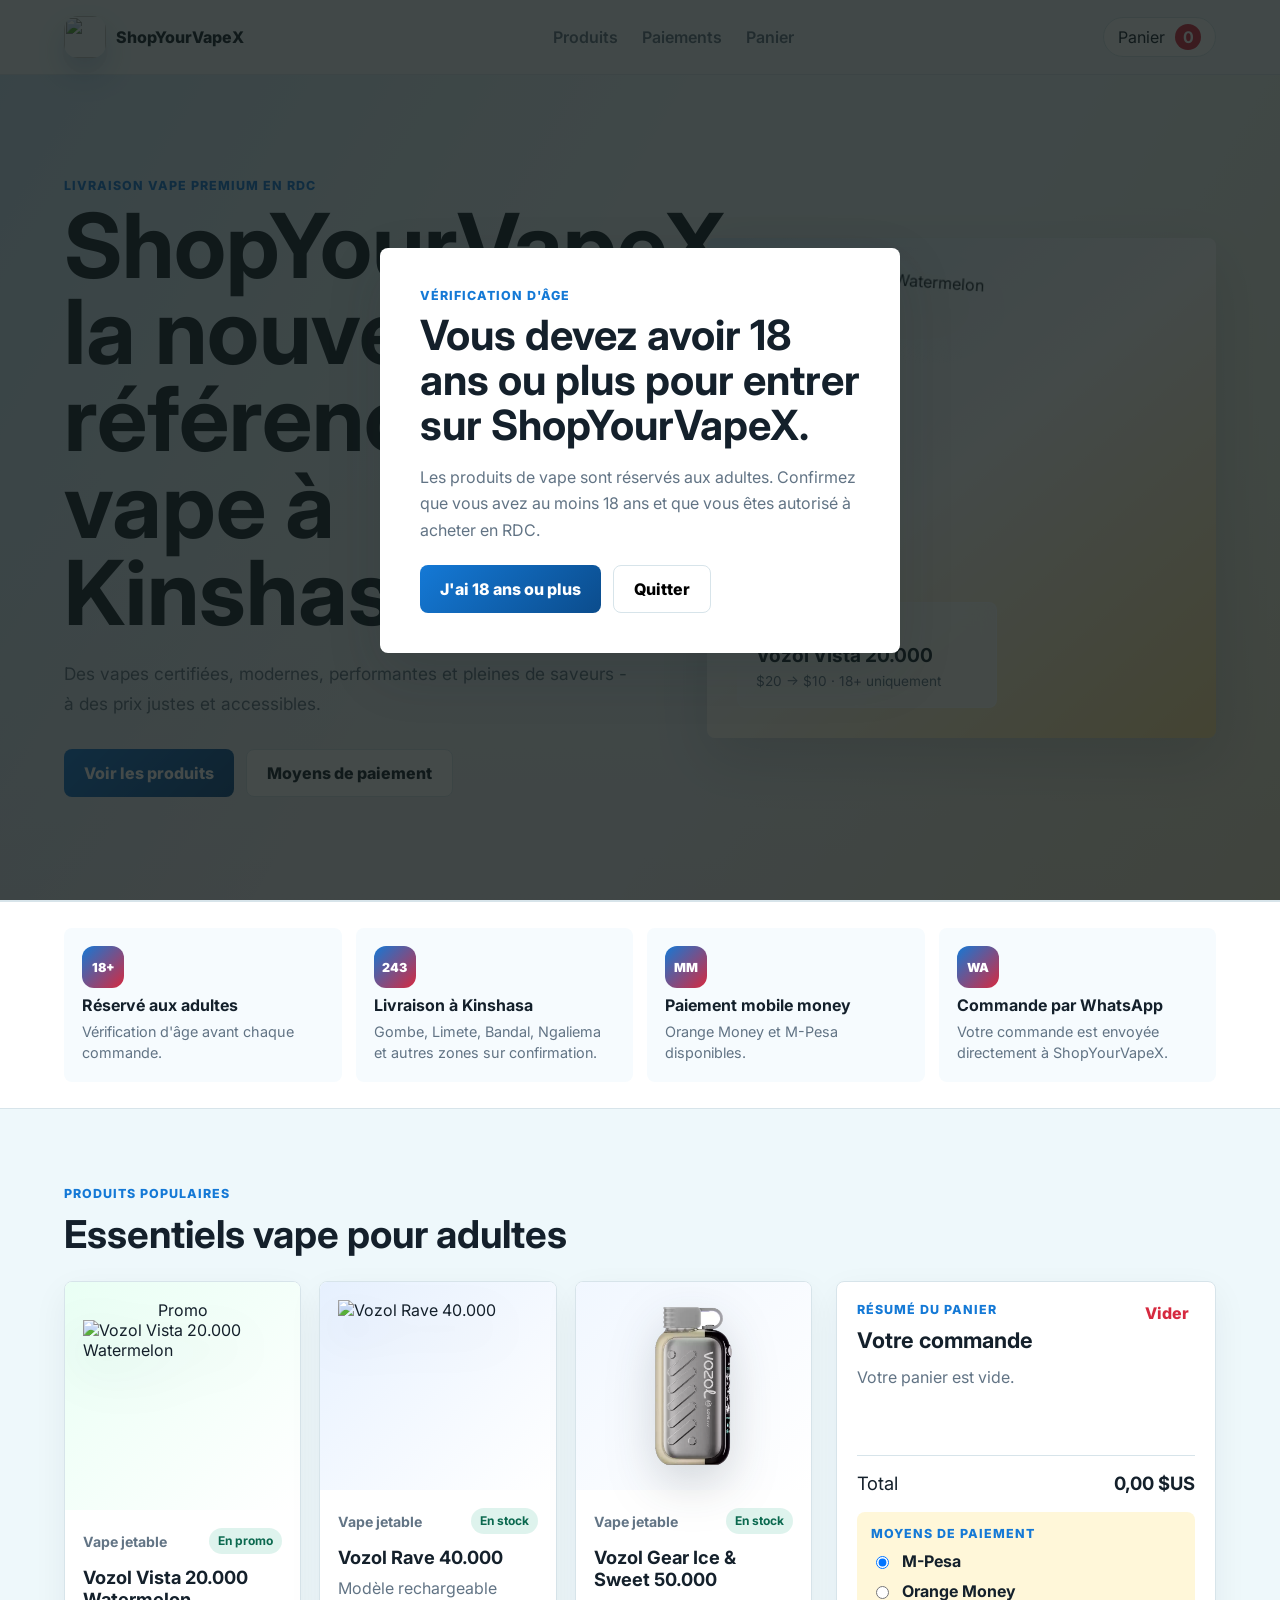
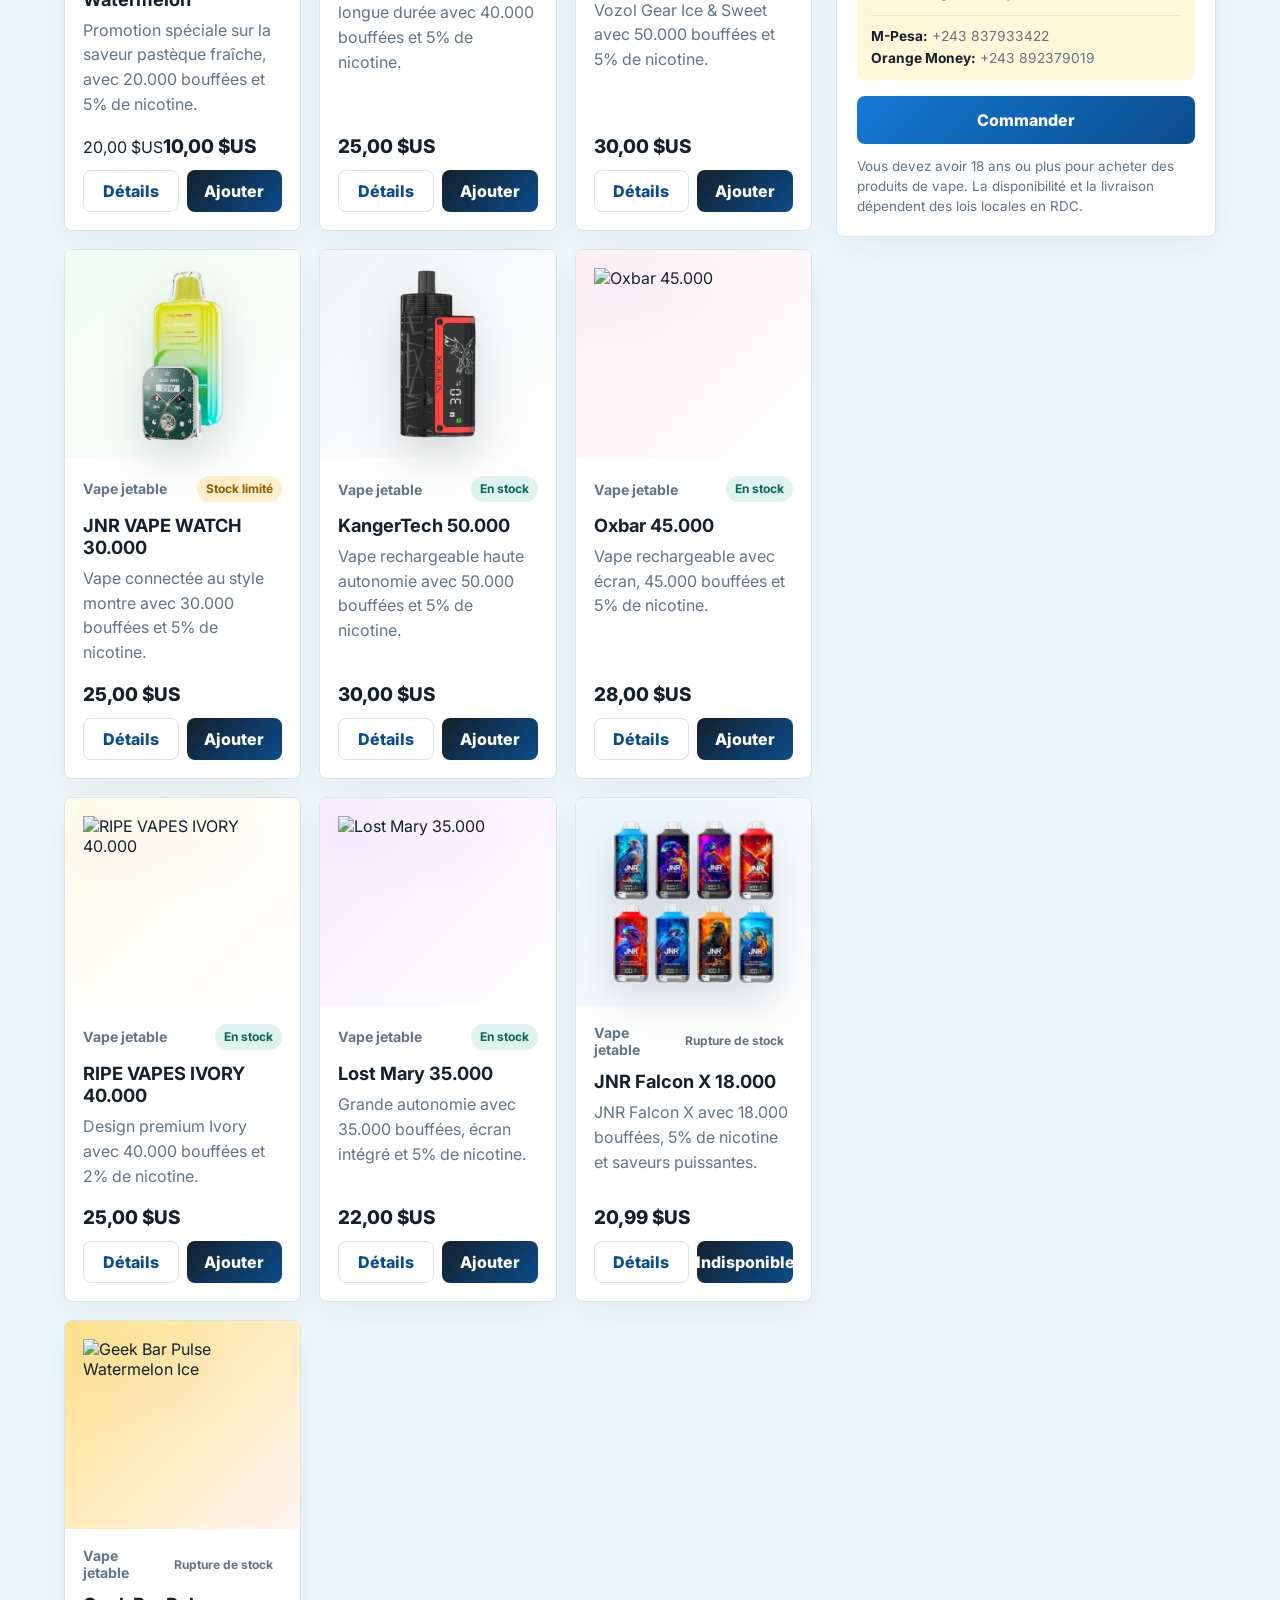
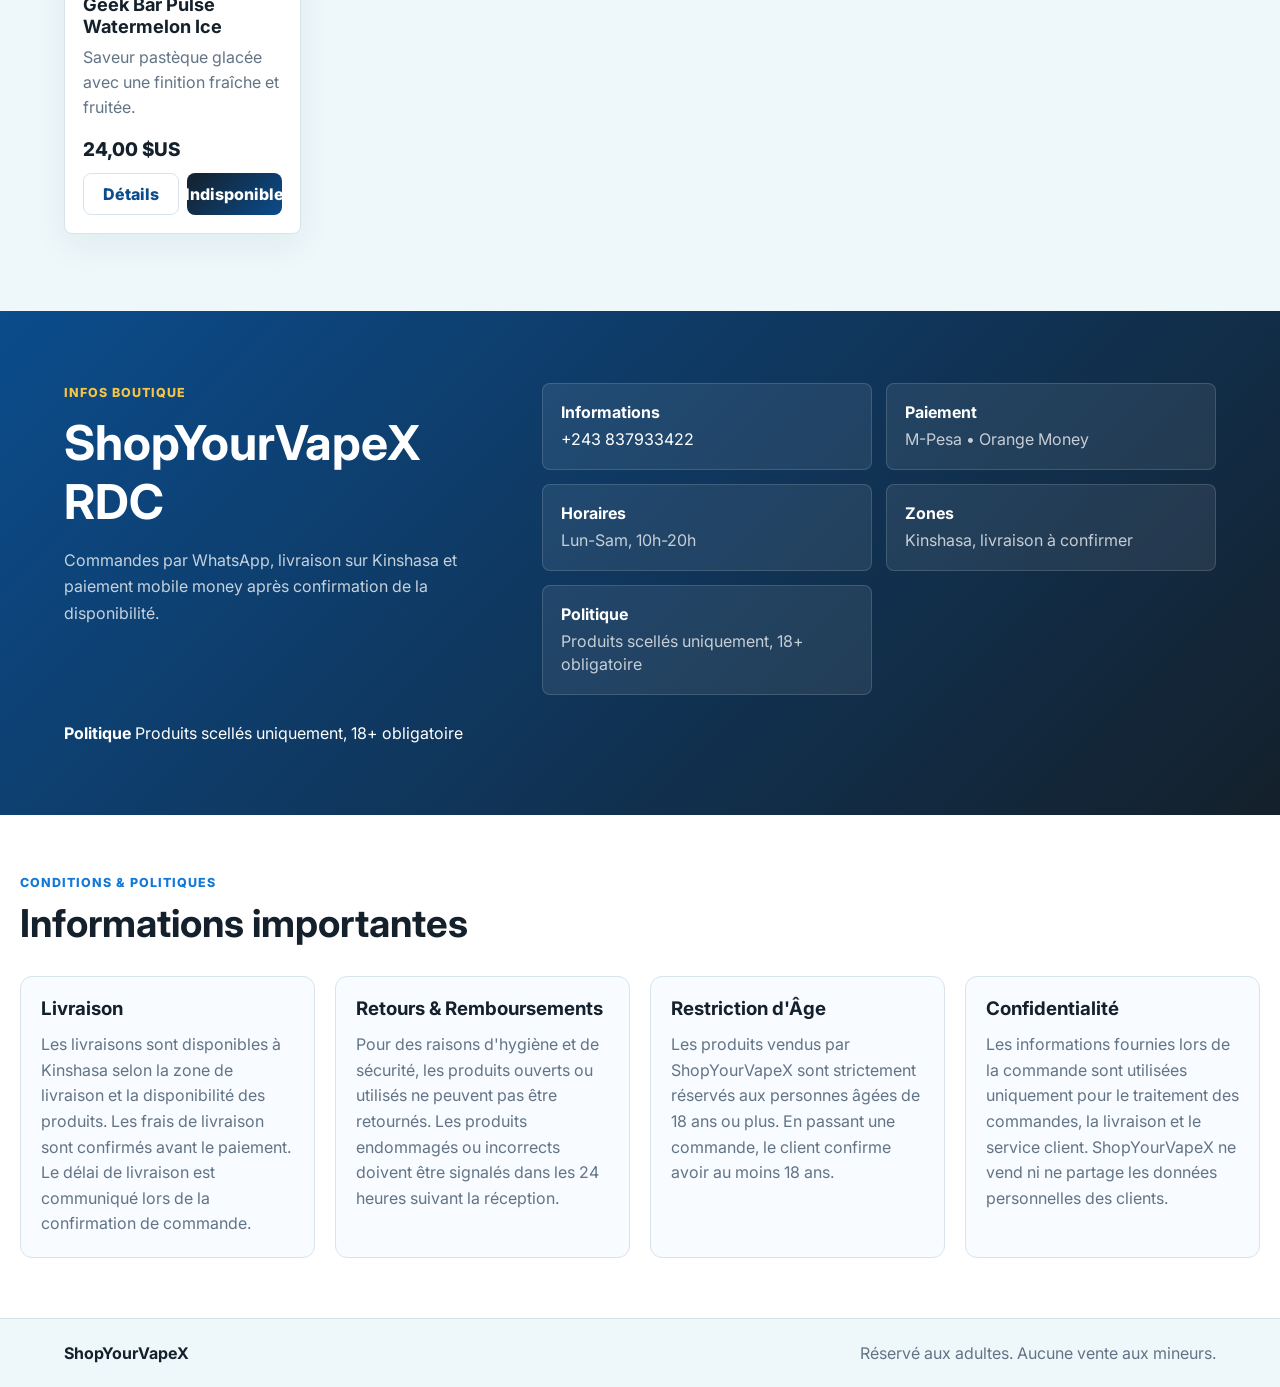
==== commit c681b9f8: "Move promo product to top" ====
--- a/index.html
+++ b/index.html
@@ -134,13 +134,13 @@
         <div class="hero-visual" aria-label="Produit vape mis en avant">
           <img
             class="hero-product hero-product-main"
-            src="https://media.vaping360.com/images/vozol-rave-40000-efcdbd2e.webp?imageType=Standard&MaxWidth=500&MaxHeight=500"
-            alt="Vozol Rave 40.000"
+            src="assets/products/vozol-vista-20k-watermelon-transparent.png"
+            alt="Vozol Vista 20.000 Watermelon"
           />
           <div class="flavor-card">
-            <span>Disponible</span>
-            <strong>Vozol Rave 40.000</strong>
-            <small>5% Nic · 18+ uniquement</small>
+            <span>Promo spéciale</span>
+            <strong>Vozol Vista 20.000</strong>
+            <small>$20 → $10 · 18+ uniquement</small>
           </div>
         </div>
       </section>
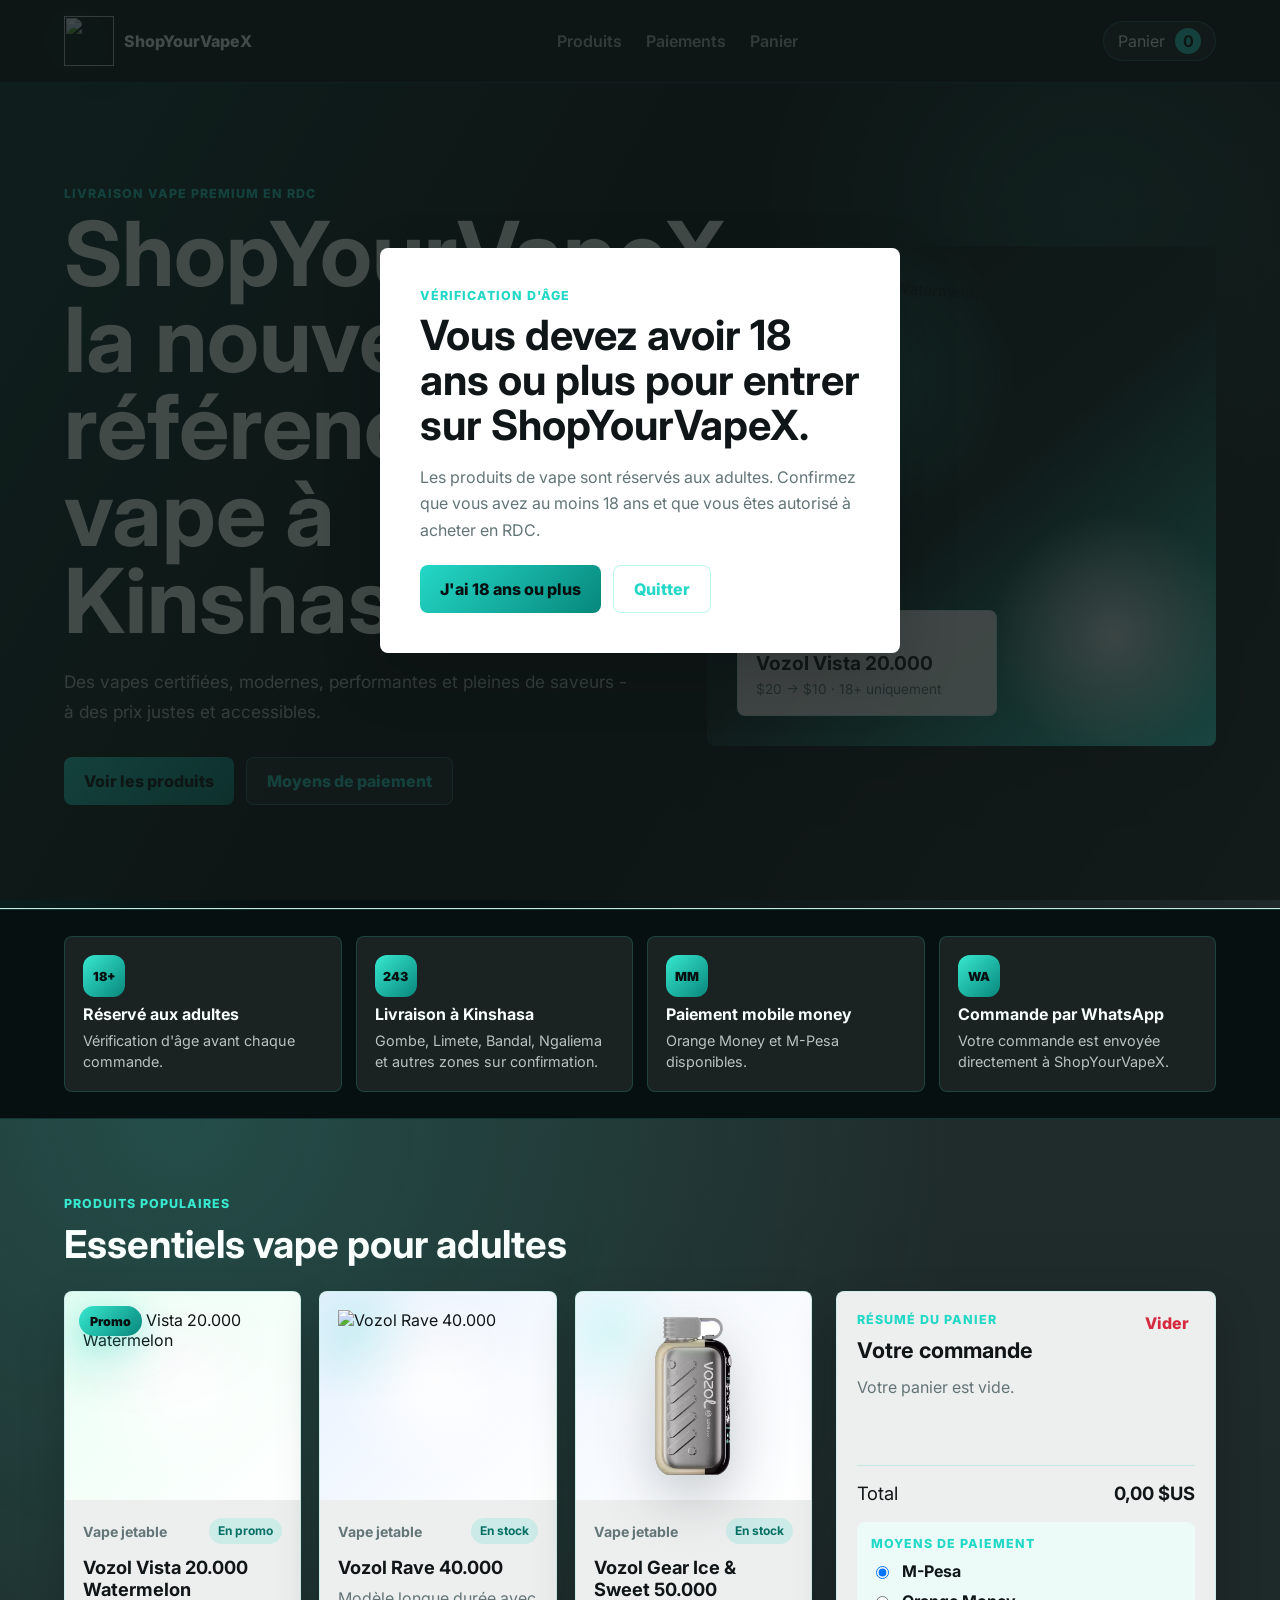
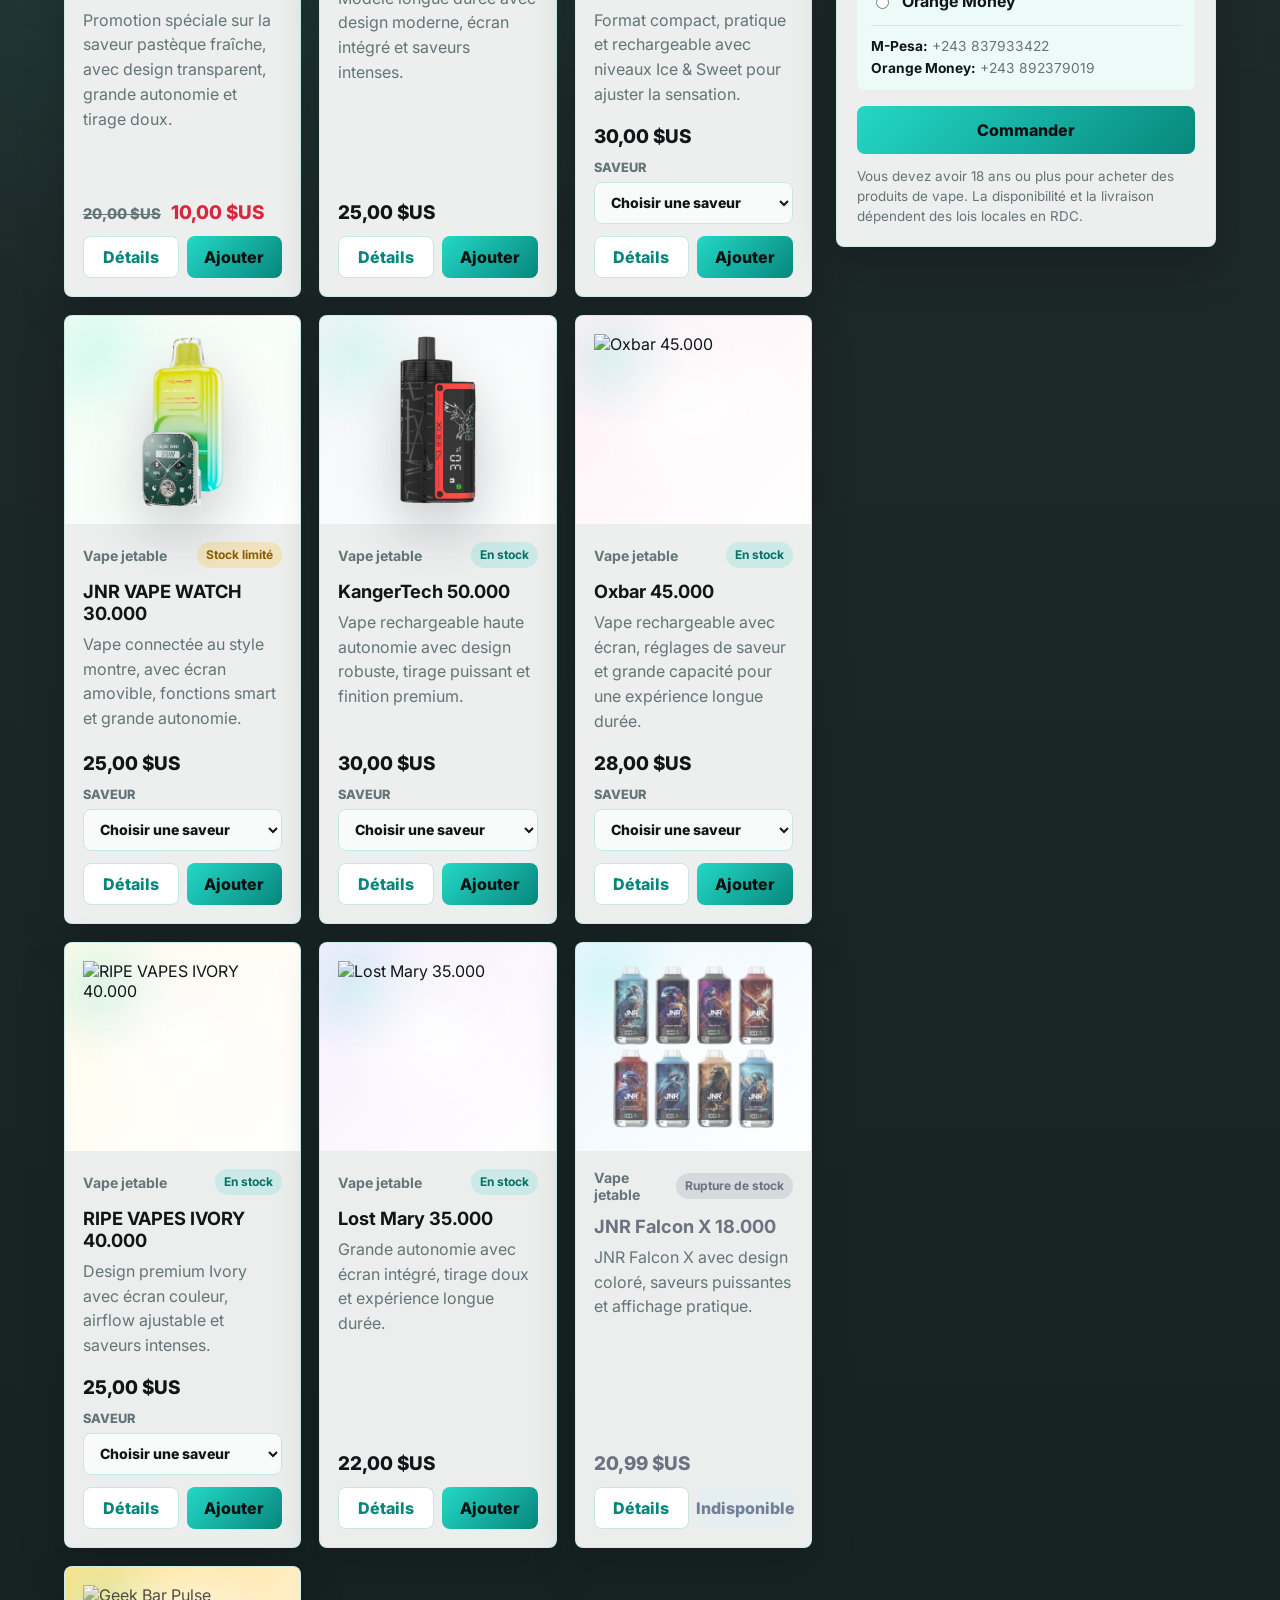
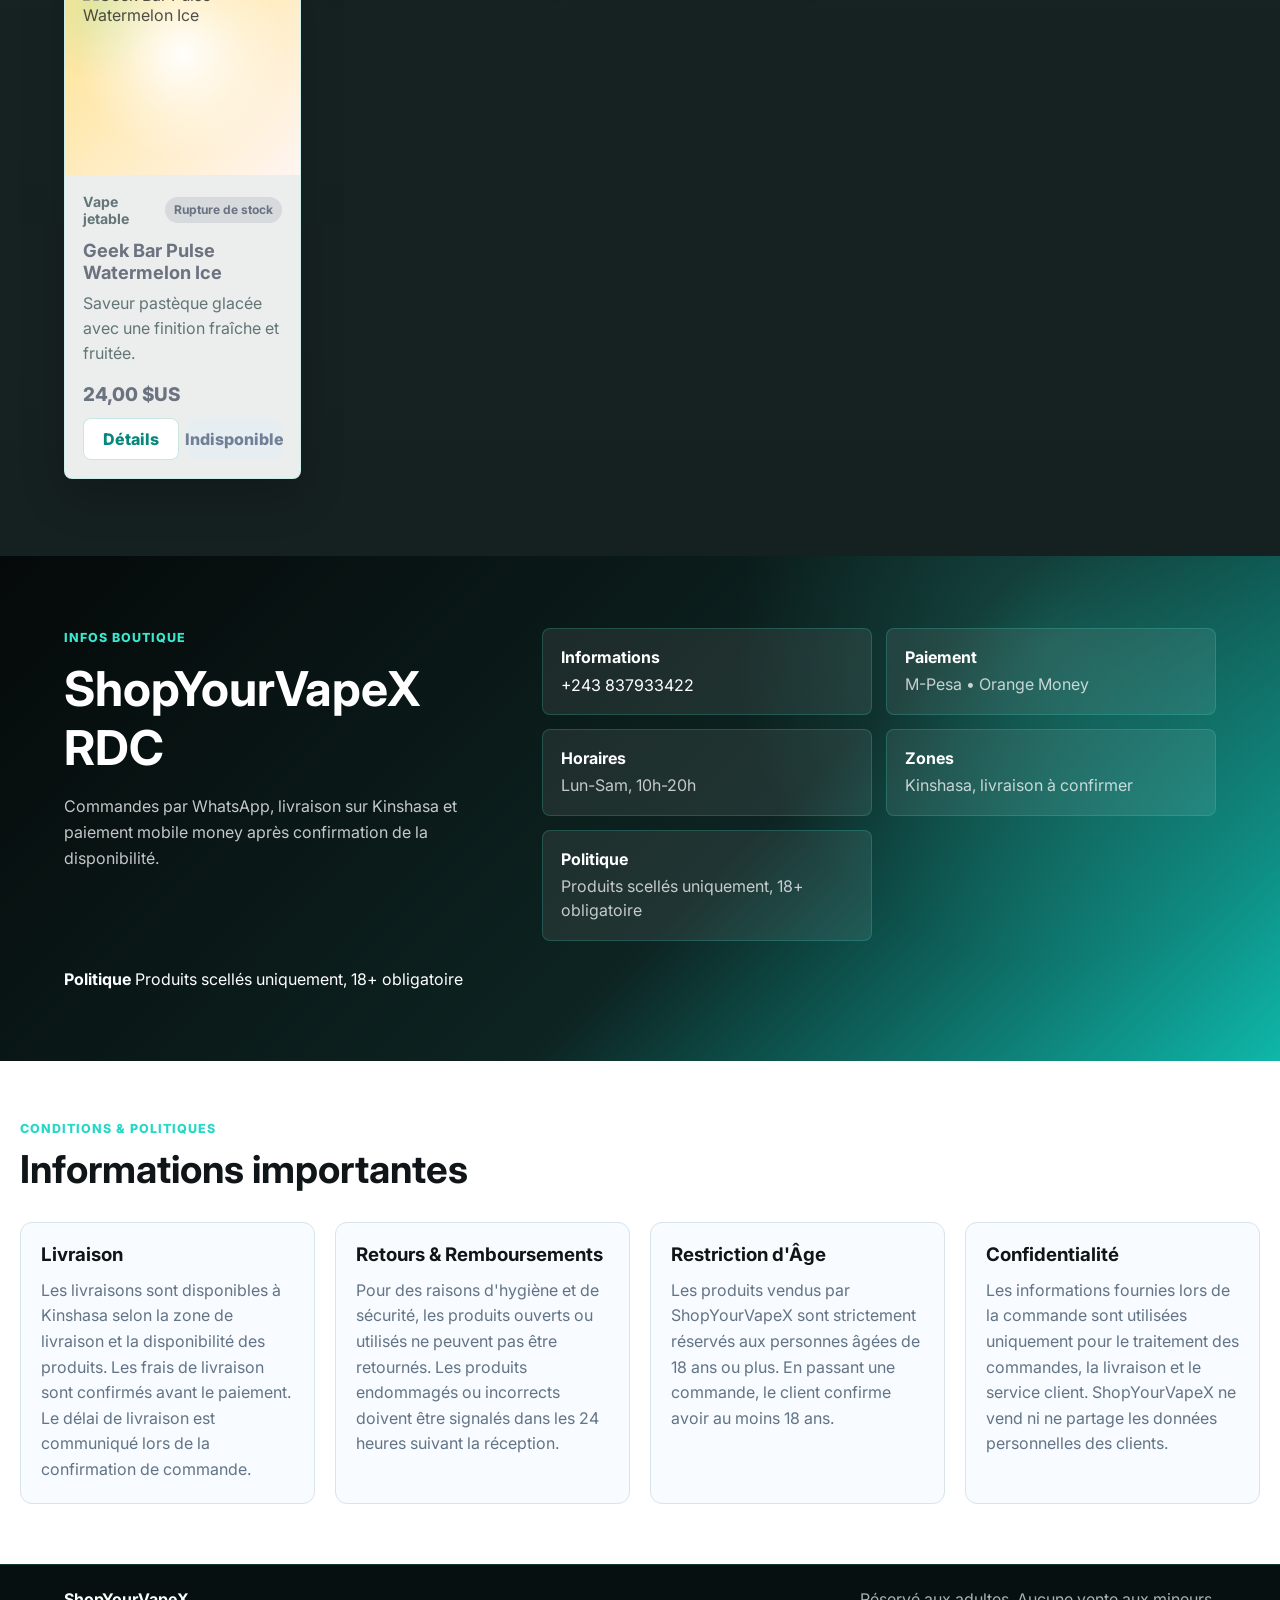
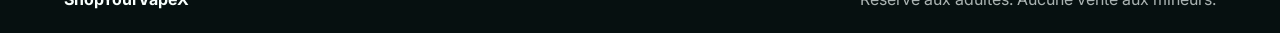
==== commit d07705d8: "Add product flavor selections" ====
--- a/index.html
+++ b/index.html
@@ -93,6 +93,10 @@
             <h1 id="productModalTitle">Produit ShopYourVapeX</h1>
             <p id="productModalDescription"></p>
             <dl class="product-specs" id="productSpecs"></dl>
+            <label class="product-flavor-field hidden" id="modalFlavorField">
+              Saveur
+              <select id="modalFlavorSelect"></select>
+            </label>
             <div class="product-modal-footer">
               <strong id="productModalPrice">$0.00</strong>
               <button class="btn primary" id="modalAddBtn" type="button">Ajouter au panier</button>
--- a/styles.css
+++ b/styles.css
@@ -1,16 +1,16 @@
 :root {
   color-scheme: light;
-  --ink: #14202b;
-  --muted: #627485;
-  --line: #d7e4ea;
-  --paper: #eef8fb;
+  --ink: #101617;
+  --muted: #637577;
+  --line: #c7e7e3;
+  --paper: #071111;
   --panel: #ffffff;
-  --teal: #1479d6;
-  --teal-dark: #0b4c8c;
-  --gold: #f6c542;
+  --teal: #24d8c7;
+  --teal-dark: #07877c;
+  --gold: #e8fff9;
   --coral: #d6293f;
-  --mint: #18a87d;
-  --shadow: 0 20px 55px rgba(20, 32, 43, 0.14);
+  --mint: #38e8cf;
+  --shadow: 0 22px 60px rgba(0, 0, 0, 0.18);
 }
 
 * {
@@ -25,7 +25,10 @@
   margin: 0;
   font-family: Inter, system-ui, -apple-system, BlinkMacSystemFont, "Segoe UI", sans-serif;
   color: var(--ink);
-  background: var(--paper);
+  background:
+    radial-gradient(circle at 16% 8%, rgba(56, 232, 207, 0.22), transparent 30%),
+    radial-gradient(circle at 88% 0%, rgba(255, 255, 255, 0.12), transparent 26%),
+    linear-gradient(145deg, #061010 0%, #0b1717 48%, #112622 100%);
   animation: pageIn 650ms ease both;
 }
 
@@ -55,8 +58,9 @@
   justify-content: space-between;
   gap: 18px;
   padding: 16px clamp(18px, 5vw, 72px);
-  border-bottom: 1px solid rgba(215, 228, 234, 0.86);
-  background: rgba(238, 248, 251, 0.88);
+  color: #f8fffd;
+  border-bottom: 1px solid rgba(56, 232, 207, 0.18);
+  background: rgba(6, 16, 16, 0.9);
   backdrop-filter: blur(14px);
 }
 
@@ -74,21 +78,21 @@
 }
 
 .brand-mark {
-  width: 42px;
-  height: 42px;
-  border-radius: 14px;
-  box-shadow: 0 14px 30px rgba(11, 76, 140, 0.25);
+  width: 50px;
+  height: 50px;
+  object-fit: contain;
+  filter: drop-shadow(0 12px 22px rgba(56, 232, 207, 0.24));
 }
 
 .nav-links {
   display: flex;
   gap: 24px;
-  color: var(--muted);
+  color: rgba(248, 255, 253, 0.72);
   font-weight: 600;
 }
 
 .nav-links a:hover {
-  color: var(--teal-dark);
+  color: var(--mint);
 }
 
 .cart-pill {
@@ -97,17 +101,17 @@
   gap: 10px;
   min-height: 40px;
   padding: 0 14px;
-  border: 1px solid var(--line);
+  border: 1px solid rgba(56, 232, 207, 0.26);
   border-radius: 999px;
-  color: var(--ink);
-  background: var(--panel);
+  color: #f8fffd;
+  background: rgba(255, 255, 255, 0.08);
   cursor: pointer;
   transition: border-color 180ms ease, box-shadow 180ms ease, transform 180ms ease;
 }
 
 .cart-pill:hover {
-  border-color: rgba(20, 121, 214, 0.35);
-  box-shadow: 0 12px 28px rgba(20, 32, 43, 0.1);
+  border-color: rgba(56, 232, 207, 0.55);
+  box-shadow: 0 12px 28px rgba(0, 0, 0, 0.18);
   transform: translateY(-1px);
 }
 
@@ -117,8 +121,8 @@
   height: 26px;
   place-items: center;
   border-radius: 999px;
-  color: #fff;
-  background: var(--coral);
+  color: #061010;
+  background: var(--teal);
 }
 
 .hero {
@@ -130,10 +134,10 @@
   padding: clamp(44px, 7vw, 90px) clamp(18px, 5vw, 72px);
   border-bottom: 1px solid var(--line);
   background:
-    linear-gradient(120deg, rgba(20, 121, 214, 0.16), transparent 42%),
-    linear-gradient(300deg, rgba(246, 197, 66, 0.22), transparent 38%),
-    linear-gradient(0deg, rgba(214, 41, 63, 0.06), transparent 54%),
-    var(--paper);
+    radial-gradient(circle at 84% 16%, rgba(56, 232, 207, 0.2), transparent 26%),
+    linear-gradient(120deg, rgba(36, 216, 199, 0.2), transparent 42%),
+    linear-gradient(300deg, rgba(255, 255, 255, 0.1), transparent 45%),
+    #071111;
 }
 
 .hero-copy {
@@ -159,6 +163,7 @@
 
 .hero h2 {
   max-width: 820px;
+  color: #f8fffd;
   font-size: clamp(2.25rem, 7vw, 5.7rem);
   line-height: 0.97;
 }
@@ -166,7 +171,7 @@
 .hero-copy > p:not(.eyebrow) {
   max-width: 630px;
   margin: 22px 0 0;
-  color: var(--muted);
+  color: rgba(248, 255, 253, 0.74);
   font-size: 1.08rem;
   line-height: 1.75;
 }
@@ -202,19 +207,20 @@
 
 .btn.primary,
 .btn.checkout {
-  color: #fff;
+  color: #061010;
   background: linear-gradient(135deg, var(--teal), var(--teal-dark));
 }
 
 .btn.primary:hover,
 .btn.checkout:hover {
-  background: linear-gradient(135deg, #1787e8, #06427c);
+  background: linear-gradient(135deg, #38e8cf, #0aa196);
 }
 
 .btn.outline,
 .btn.ghost {
-  border: 1px solid var(--line);
-  background: #fff;
+  border: 1px solid rgba(56, 232, 207, 0.34);
+  color: var(--teal);
+  background: rgba(255, 255, 255, 0.08);
 }
 
 .hero-visual {
@@ -223,8 +229,9 @@
   border-radius: 8px;
   overflow: hidden;
   background:
-    radial-gradient(circle at 24% 25%, rgba(255, 255, 255, 0.9), transparent 25%),
-    linear-gradient(140deg, #d7efff, #ffffff 48%, #ffe399);
+    radial-gradient(circle at 30% 25%, rgba(56, 232, 207, 0.35), transparent 30%),
+    radial-gradient(circle at 80% 78%, rgba(255, 255, 255, 0.8), transparent 22%),
+    linear-gradient(140deg, #071010, #102826 52%, #36e6d3);
   box-shadow: var(--shadow);
   animation: riseIn 760ms ease 240ms both;
 }
@@ -250,9 +257,9 @@
   bottom: 30px;
   width: min(260px, calc(100% - 60px));
   padding: 18px;
-  border: 1px solid rgba(255, 255, 255, 0.78);
-  border-radius: 8px;
-  background: rgba(255, 255, 255, 0.82);
+  border: 1px solid rgba(56, 232, 207, 0.28);
+  border-radius: 8px;
+  background: rgba(255, 255, 255, 0.9);
   backdrop-filter: blur(10px);
   animation: riseIn 680ms ease 520ms both;
 }
@@ -272,6 +279,18 @@
 
 .shop-layout {
   padding: clamp(42px, 6vw, 80px) clamp(18px, 5vw, 72px);
+  background:
+    radial-gradient(circle at 14% 0%, rgba(56, 232, 207, 0.18), transparent 28%),
+    linear-gradient(180deg, rgba(255, 255, 255, 0.08), rgba(255, 255, 255, 0.03)),
+    #0d1919;
+}
+
+.shop-layout .section-head h2 {
+  color: #f8fffd;
+}
+
+.shop-layout .section-head .eyebrow {
+  color: var(--mint);
 }
 
 .section-head {
@@ -297,10 +316,10 @@
 
 .product-card,
 .cart-summary {
-  border: 1px solid var(--line);
-  border-radius: 8px;
-  background: var(--panel);
-  box-shadow: 0 12px 35px rgba(20, 32, 43, 0.06);
+  border: 1px solid rgba(56, 232, 207, 0.18);
+  border-radius: 8px;
+  background: rgba(255, 255, 255, 0.92);
+  box-shadow: 0 18px 45px rgba(0, 0, 0, 0.18);
 }
 
 .product-card {
@@ -332,9 +351,13 @@
   animation-delay: 350ms;
 }
 
+.product-card:nth-child(7) {
+  animation-delay: 420ms;
+}
+
 .product-card:hover {
-  border-color: rgba(20, 121, 214, 0.3);
-  box-shadow: 0 20px 45px rgba(20, 32, 43, 0.12);
+  border-color: rgba(56, 232, 207, 0.48);
+  box-shadow: 0 26px 56px rgba(0, 0, 0, 0.24);
   transform: translateY(-5px);
 }
 
@@ -344,7 +367,10 @@
   min-height: 190px;
   place-items: center;
   padding: 18px;
-  background: linear-gradient(135deg, var(--card-a), var(--card-b));
+  background:
+    radial-gradient(circle at 50% 42%, rgba(255, 255, 255, 0.96), rgba(255, 255, 255, 0.3) 38%, transparent 62%),
+    radial-gradient(circle at 16% 20%, rgba(56, 232, 207, 0.16), transparent 28%),
+    linear-gradient(135deg, var(--card-a), var(--card-b));
 }
 
 .product-art img {
@@ -352,7 +378,7 @@
   width: 100%;
   height: 172px;
   object-fit: contain;
-  filter: drop-shadow(0 18px 24px rgba(20, 32, 43, 0.18));
+  filter: drop-shadow(0 22px 28px rgba(20, 32, 43, 0.24));
   transition: transform 220ms ease;
 }
 
@@ -388,13 +414,23 @@
 }
 
 .stock-badge.in-stock {
-  color: #0b694f;
-  background: rgba(24, 168, 125, 0.14);
+  color: #087065;
+  background: rgba(36, 216, 199, 0.16);
 }
 
 .stock-badge.low-stock {
   color: #8c5e00;
   background: rgba(246, 197, 66, 0.28);
+}
+
+.stock-badge.out-of-stock {
+  color: #6b7280;
+  background: rgba(98, 116, 133, 0.16);
+}
+
+.stock-badge.sale-stock {
+  color: #087065;
+  background: rgba(36, 216, 199, 0.16);
 }
 
 .product-info h3 {
@@ -414,6 +450,47 @@
   gap: 12px;
   margin-top: auto;
   padding-top: 18px;
+}
+
+.product-flavor,
+.product-flavor-field {
+  display: grid;
+  gap: 7px;
+  color: var(--ink);
+  font-size: 0.88rem;
+  font-weight: 800;
+}
+
+.product-flavor span {
+  color: var(--muted);
+  font-size: 0.8rem;
+  text-transform: uppercase;
+}
+
+.product-flavor select,
+.product-flavor-field select {
+  width: 100%;
+  min-height: 42px;
+  border: 1px solid var(--line);
+  border-radius: 8px;
+  padding: 0 12px;
+  color: var(--ink);
+  background: #f8fbfa;
+  outline: none;
+}
+
+.product-flavor select:focus,
+.product-flavor-field select:focus {
+  border-color: var(--teal);
+  box-shadow: 0 0 0 3px rgba(36, 216, 199, 0.16);
+}
+
+.product-flavor-field {
+  margin: 18px 0;
+}
+
+.product-flavor-field.hidden {
+  display: none;
 }
 
 .product-actions {
@@ -440,12 +517,64 @@
   font-weight: 800;
 }
 
+.price-stack {
+  display: inline-flex;
+  align-items: baseline;
+  gap: 10px;
+}
+
+.old-price {
+  color: var(--muted);
+  font-size: 0.92rem;
+  font-weight: 800;
+  text-decoration: line-through;
+}
+
+.sale-price {
+  color: var(--coral);
+}
+
+.promo-ribbon {
+  position: absolute;
+  top: 14px;
+  left: 14px;
+  z-index: 1;
+  display: inline-flex;
+  align-items: center;
+  min-height: 30px;
+  padding: 0 11px;
+  border-radius: 999px;
+  color: #061010;
+  background: linear-gradient(135deg, var(--mint), var(--teal-dark));
+  font-size: 0.78rem;
+  font-weight: 900;
+  box-shadow: 0 12px 24px rgba(36, 216, 199, 0.22);
+}
+
+.product-card.is-unavailable .product-art img {
+  filter: grayscale(0.45) saturate(0.65);
+  opacity: 0.74;
+}
+
+.product-card.is-unavailable h3,
+.product-card.is-unavailable .product-price {
+  color: #6b7280;
+}
+
 .add-btn {
   min-height: 42px;
   min-width: 0;
   padding: 0 10px;
-  color: #fff;
-  background: linear-gradient(135deg, var(--ink), #0b4c8c);
+  color: #061010;
+  background: linear-gradient(135deg, var(--teal), var(--teal-dark));
+}
+
+.add-btn:disabled {
+  color: #718096;
+  background: #e7eef2;
+  cursor: not-allowed;
+  transform: none;
+  box-shadow: none;
 }
 
 .cart-summary {
@@ -493,7 +622,7 @@
   gap: 12px;
   padding: 12px;
   border-radius: 8px;
-  background: #edf7ff;
+  background: #ecfbf8;
 }
 
 .qty-controls {
@@ -535,6 +664,13 @@
   font-size: 0.9rem;
 }
 
+.cart-line .cart-flavor {
+  display: block;
+  margin: 3px 0;
+  color: var(--teal-dark);
+  font-weight: 800;
+}
+
 .total-row {
   display: flex;
   justify-content: space-between;
@@ -547,7 +683,7 @@
 .payment-box {
   padding: 14px;
   border-radius: 8px;
-  background: #fff7d9;
+  background: #ecfbf8;
 }
 
 .payment-options {
@@ -598,12 +734,13 @@
   justify-content: space-between;
   gap: 12px;
   padding: 24px clamp(18px, 5vw, 72px);
-  color: var(--muted);
-  border-top: 1px solid var(--line);
+  color: rgba(248, 255, 253, 0.68);
+  border-top: 1px solid rgba(56, 232, 207, 0.18);
+  background: #061010;
 }
 
 .site-footer strong {
-  color: var(--ink);
+  color: #f8fffd;
 }
 
 .trust-strip {
@@ -611,8 +748,8 @@
   grid-template-columns: repeat(4, minmax(0, 1fr));
   gap: 14px;
   padding: 26px clamp(18px, 5vw, 72px);
-  background: #ffffff;
-  border-block: 1px solid var(--line);
+  background: #071010;
+  border-block: 1px solid rgba(56, 232, 207, 0.18);
 }
 
 .trust-item {
@@ -620,7 +757,9 @@
   gap: 7px;
   padding: 18px;
   border-radius: 8px;
-  background: #f6fbfe;
+  color: #f8fffd;
+  border: 1px solid rgba(56, 232, 207, 0.16);
+  background: rgba(255, 255, 255, 0.08);
 }
 
 .trust-item span {
@@ -629,8 +768,8 @@
   height: 42px;
   place-items: center;
   border-radius: 12px;
-  color: #fff;
-  background: linear-gradient(135deg, var(--teal), var(--coral));
+  color: #061010;
+  background: linear-gradient(135deg, var(--mint), var(--teal-dark));
   font-size: 0.78rem;
   font-weight: 900;
 }
@@ -641,7 +780,7 @@
 
 .trust-item p {
   margin: 0;
-  color: var(--muted);
+  color: rgba(248, 255, 253, 0.72);
   font-size: 0.9rem;
   line-height: 1.45;
 }
@@ -652,11 +791,13 @@
   gap: 28px;
   padding: clamp(42px, 6vw, 72px) clamp(18px, 5vw, 72px);
   color: #fff;
-  background: linear-gradient(135deg, #0b4c8c, #14202b);
+  background:
+    radial-gradient(circle at 82% 18%, rgba(56, 232, 207, 0.18), transparent 28%),
+    linear-gradient(135deg, #050909, #0d2422 58%, #0fb7aa);
 }
 
 .business-info .eyebrow {
-  color: var(--gold);
+  color: var(--mint);
 }
 
 .business-info h2 {
@@ -679,7 +820,7 @@
   display: grid;
   gap: 6px;
   padding: 18px;
-  border: 1px solid rgba(255, 255, 255, 0.14);
+  border: 1px solid rgba(56, 232, 207, 0.2);
   border-radius: 8px;
   background: rgba(255, 255, 255, 0.08);
 }
@@ -727,6 +868,10 @@
 .product-panel {
   position: relative;
   width: min(920px, 100%);
+  max-height: min(88vh, 820px);
+  overflow: auto;
+  overscroll-behavior: contain;
+  -webkit-overflow-scrolling: touch;
   padding: 20px;
 }
 
@@ -750,7 +895,10 @@
   place-items: center;
   padding: 26px;
   border-radius: 8px;
-  background: linear-gradient(135deg, var(--card-a), var(--card-b));
+  background:
+    radial-gradient(circle at 50% 42%, rgba(255, 255, 255, 0.96), rgba(255, 255, 255, 0.32) 38%, transparent 62%),
+    radial-gradient(circle at 16% 20%, rgba(56, 232, 207, 0.16), transparent 28%),
+    linear-gradient(135deg, var(--card-a), var(--card-b));
 }
 
 .product-modal-art img {
@@ -758,7 +906,7 @@
   width: 100%;
   max-height: 360px;
   object-fit: contain;
-  filter: drop-shadow(0 24px 34px rgba(20, 32, 43, 0.2));
+  filter: drop-shadow(0 26px 36px rgba(20, 32, 43, 0.24));
 }
 
 .product-modal-info {
@@ -788,7 +936,7 @@
   gap: 16px;
   padding: 12px;
   border-radius: 8px;
-  background: #edf7ff;
+  background: #ecfbf8;
 }
 
 .product-specs dt {
@@ -812,6 +960,9 @@
 }
 
 .product-modal-footer strong {
+  display: inline-flex;
+  align-items: baseline;
+  gap: 10px;
   font-size: 1.45rem;
 }
 
@@ -893,7 +1044,7 @@
 .form-grid textarea:focus,
 .form-grid select:focus {
   border-color: var(--teal);
-  box-shadow: 0 0 0 3px rgba(20, 121, 214, 0.14);
+  box-shadow: 0 0 0 3px rgba(36, 216, 199, 0.16);
 }
 
 .form-grid textarea {
@@ -909,7 +1060,7 @@
   padding: 14px;
   border-radius: 8px;
   color: var(--muted);
-  background: #fff7d9;
+  background: #ecfbf8;
   line-height: 1.5;
 }
 
@@ -963,6 +1114,49 @@
 }
 
 @media (max-width: 760px) {
+  .age-modal,
+  .checkout-modal,
+  .product-modal {
+    align-items: start;
+    overflow-y: auto;
+    padding: 12px;
+  }
+
+  .product-panel {
+    width: 100%;
+    max-height: none;
+    min-height: auto;
+    margin: 0;
+    padding: 14px;
+  }
+
+  .product-close {
+    top: 10px;
+    right: 10px;
+  }
+
+  .product-modal-grid {
+    gap: 16px;
+  }
+
+  .product-modal-art {
+    min-height: 230px;
+    padding: 18px;
+  }
+
+  .product-modal-art img {
+    max-height: 220px;
+  }
+
+  .product-modal-footer {
+    align-items: stretch;
+    flex-direction: column;
+  }
+
+  .product-modal-footer .btn {
+    width: 100%;
+  }
+
   .site-header {
     align-items: flex-start;
   }
